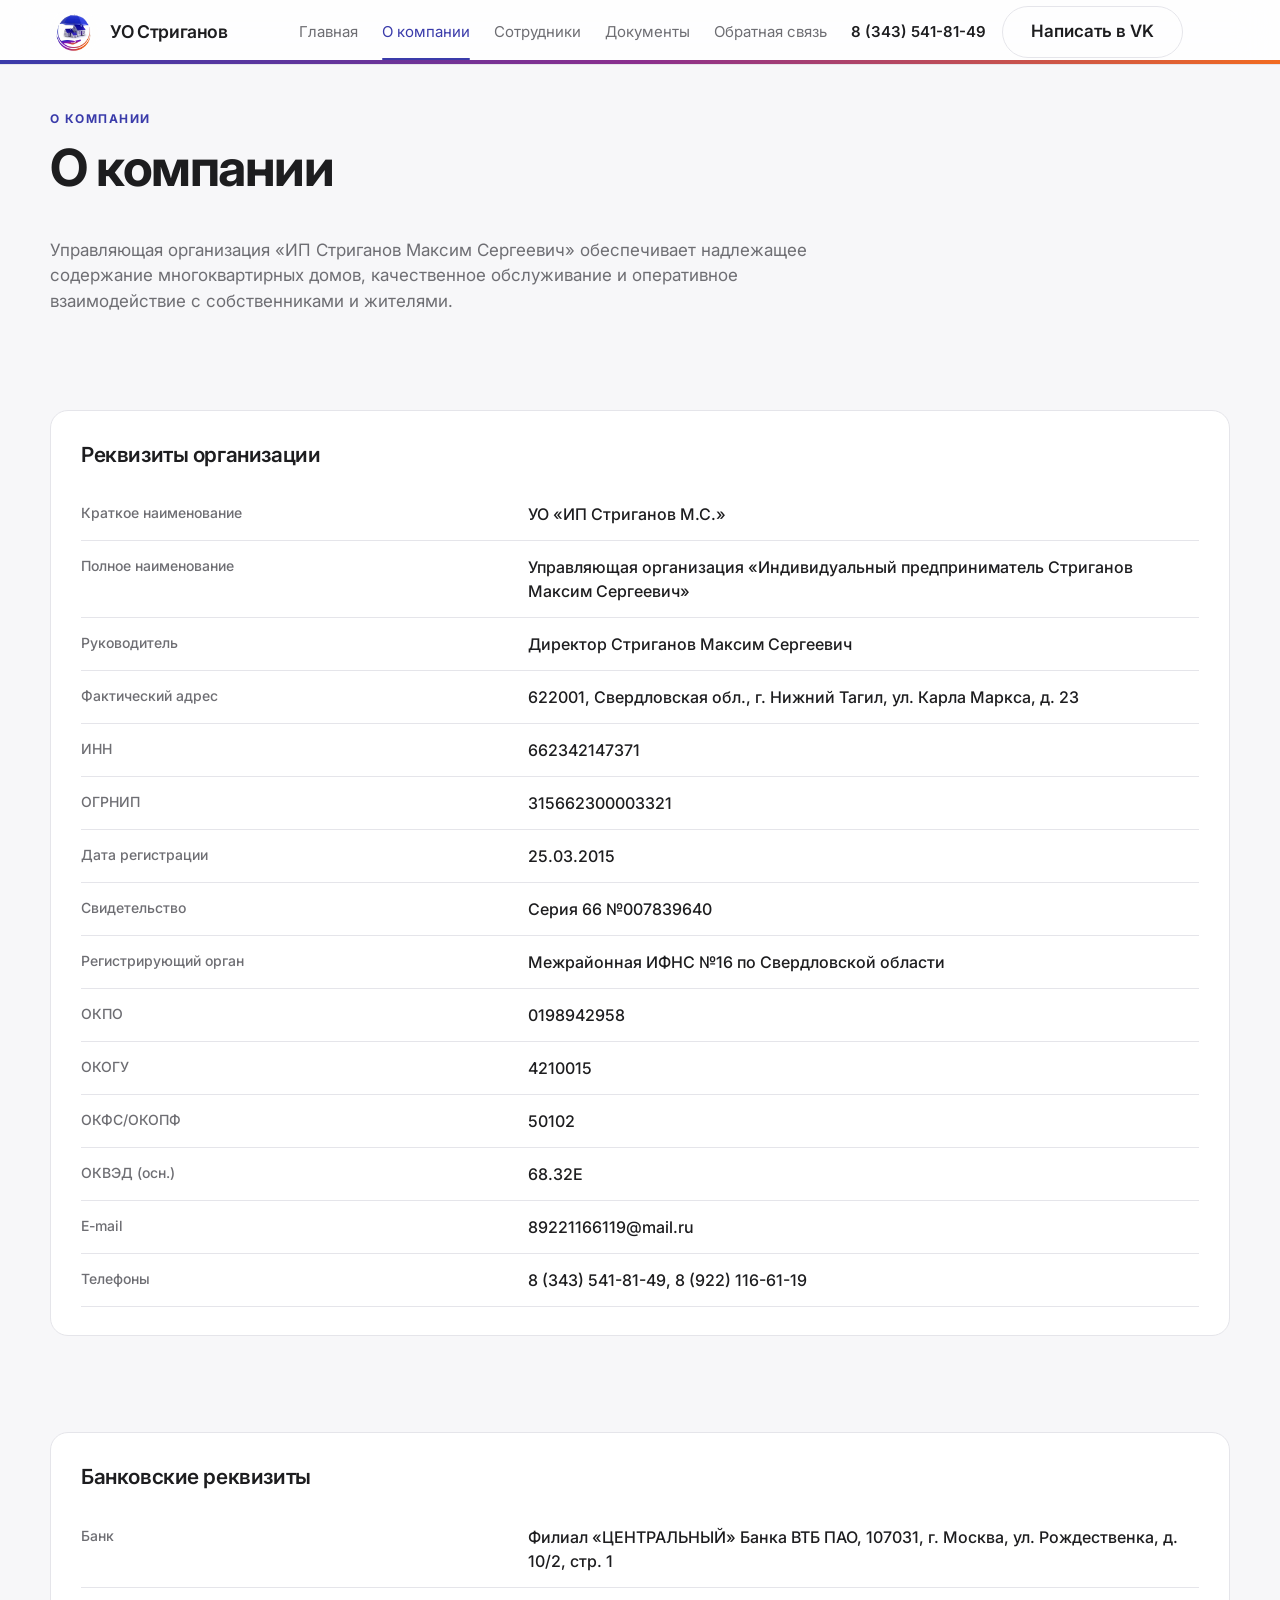
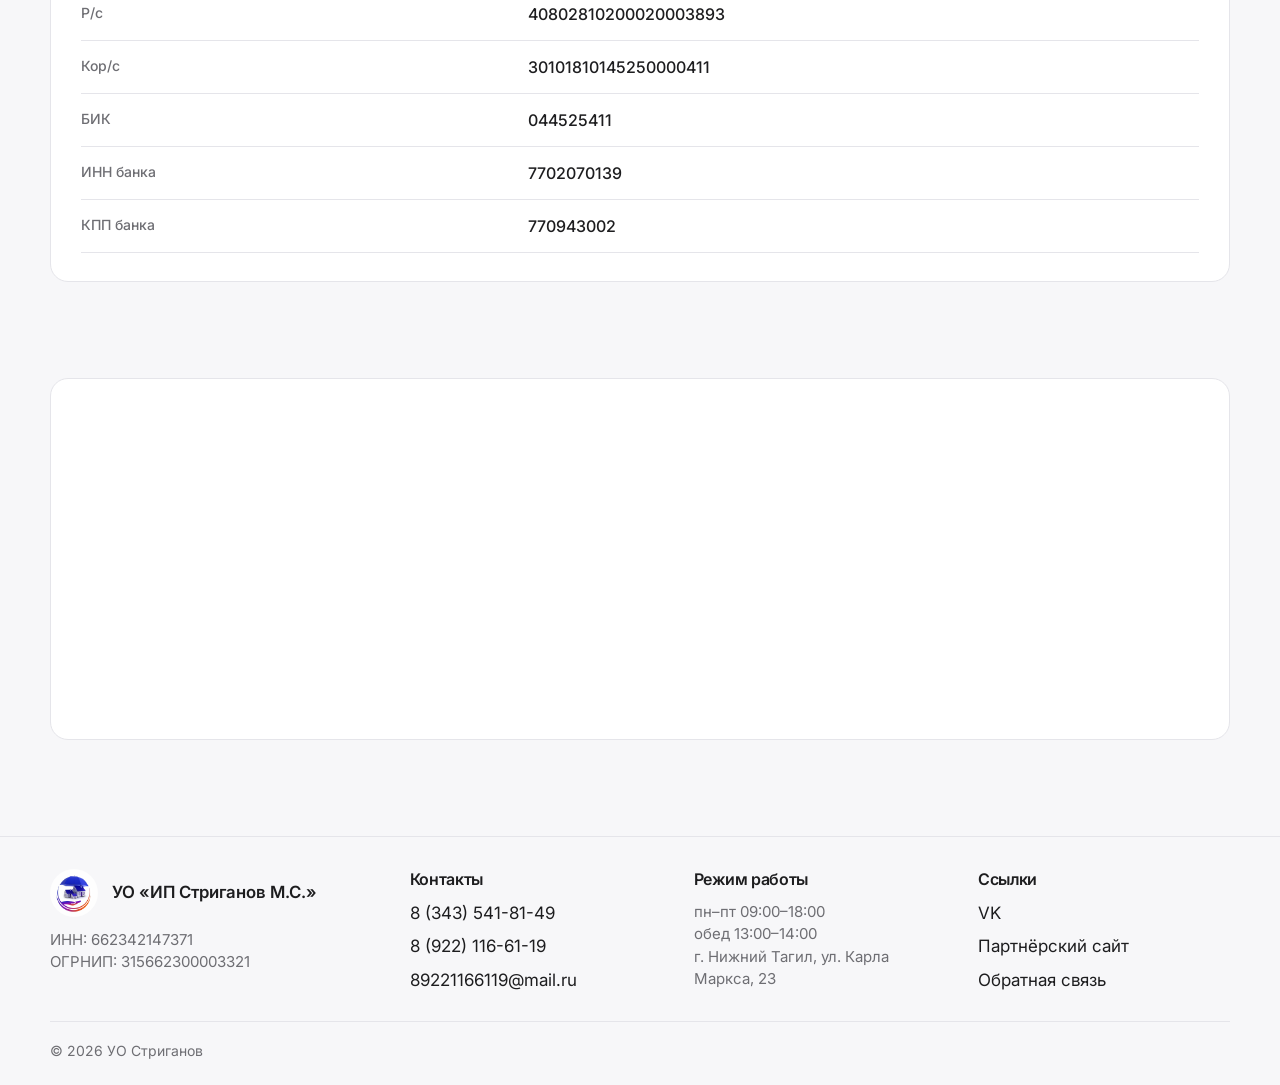
==== about.html @ 148dfdbf "Первый коммит" ====
<!DOCTYPE html>
<html lang="ru">
  <head>
    <meta charset="UTF-8" />
    <meta name="viewport" content="width=device-width, initial-scale=1.0" />
    <meta name="description" content="О компании УО Стриганов — реквизиты, режим работы и карта расположения офиса." />
    <title>О компании | УО Стриганов</title>
    <link rel="preconnect" href="https://fonts.googleapis.com" />
    <link rel="preconnect" href="https://fonts.gstatic.com" crossorigin />
    <link href="https://fonts.googleapis.com/css2?family=Inter:wght@400;500;600;700&display=swap" rel="stylesheet" />
    <link rel="icon" type="image/jpeg" href="img/photo_2026-11-04_18-03-32.jpg" />
    <link rel="stylesheet" href="css/style.css" />
  </head>
  <body>
    <div id="app-header"></div>

    <main class="page-shell">
      <section class="section page-intro">
        <div class="container">
          <span class="eyebrow">О компании</span>
          <h1>О компании</h1>
          <p class="intro-copy">Управляющая организация «ИП Стриганов Максим Сергеевич» обеспечивает надлежащее содержание многоквартирных домов, качественное обслуживание и оперативное взаимодействие с собственниками и жителями.</p>
        </div>
      </section>

      <section class="section">
        <div class="container info-grid">
          <div class="card">
            <table class="info-table" aria-label="Реквизиты организации">
              <caption>Реквизиты организации</caption>
              <tbody>
                <tr><th scope="row">Краткое наименование</th><td>УО «ИП Стриганов М.С.»</td></tr>
                <tr><th scope="row">Полное наименование</th><td>Управляющая организация «Индивидуальный предприниматель Стриганов Максим Сергеевич»</td></tr>
                <tr><th scope="row">Руководитель</th><td>Директор Стриганов Максим Сергеевич</td></tr>
                <tr><th scope="row">Фактический адрес</th><td>622001, Свердловская обл., г. Нижний Тагил, ул. Карла Маркса, д. 23</td></tr>
                <tr><th scope="row">ИНН</th><td>662342147371</td></tr>
                <tr><th scope="row">ОГРНИП</th><td>315662300003321</td></tr>
                <tr><th scope="row">Дата регистрации</th><td>25.03.2015</td></tr>
                <tr><th scope="row">Свидетельство</th><td>Серия 66 №007839640</td></tr>
                <tr><th scope="row">Регистрирующий орган</th><td>Межрайонная ИФНС №16 по Свердловской области</td></tr>
                <tr><th scope="row">ОКПО</th><td>0198942958</td></tr>
                <tr><th scope="row">ОКОГУ</th><td>4210015</td></tr>
                <tr><th scope="row">ОКФС/ОКОПФ</th><td>50102</td></tr>
                <tr><th scope="row">ОКВЭД (осн.)</th><td>68.32E</td></tr>
                <tr><th scope="row">E-mail</th><td><a href="mailto:89221166119@mail.ru">89221166119@mail.ru</a></td></tr>
                <tr><th scope="row">Телефоны</th><td><a href="tel:+73435418149">8 (343) 541-81-49</a>, <a href="tel:+79221166119">8 (922) 116-61-19</a></td></tr>
              </tbody>
            </table>
          </div>

        </div>
      </section>

      <section class="section">
        <div class="container">
          <div class="card">
            <table class="info-table" aria-label="Банковские реквизиты">
              <caption>Банковские реквизиты</caption>
              <tbody>
                <tr><th scope="row">Банк</th><td>Филиал «ЦЕНТРАЛЬНЫЙ» Банка ВТБ ПАО, 107031, г. Москва, ул. Рождественка, д. 10/2, стр. 1</td></tr>
                <tr><th scope="row">Р/с</th><td>40802810200020003893</td></tr>
                <tr><th scope="row">Кор/с</th><td>30101810145250000411</td></tr>
                <tr><th scope="row">БИК</th><td>044525411</td></tr>
                <tr><th scope="row">ИНН банка</th><td>7702070139</td></tr>
                <tr><th scope="row">КПП банка</th><td>770943002</td></tr>
              </tbody>
            </table>
          </div>
        </div>
      </section>

      <section class="section">
        <div class="container">
          <div class="map-card">
            <iframe
              src="https://yandex.ru/map-widget/v1/?text=Нижний%20Тагил,%20улица%20Карла%20Маркса,%2023"
              loading="lazy"
              referrerpolicy="no-referrer-when-downgrade"
              title="Карта офиса УО Стриганов"></iframe>
          </div>
        </div>
      </section>
    </main>

    <div id="app-footer"></div>

    <script src="js/components.js" defer></script>
    <script src="js/main.js" defer></script>
  </body>
</html>
---- css/style.css ----
:root {
  /* Базовая визуальная система сайта */
  --bg-primary: #f7f7f9;
  --bg-card: #ffffff;
  --text-primary: #1d1d1f;
  --text-secondary: #6e6e73;
  --border-subtle: #e5e5ea;
  --brand-blue: #3A3BAA;
  --brand-purple: #8B2F8E;
  --brand-orange: #F26B21;
  --brand-gradient: linear-gradient(90deg, #3A3BAA 0%, #8B2F8E 50%, #F26B21 100%);
  --shadow-soft: 0 18px 50px rgba(29, 29, 31, 0.04);
  --radius-lg: 18px;
  --radius-md: 14px;
  --radius-pill: 999px;
  --container-width: 1180px;
}

* {
  box-sizing: border-box;
}

html {
  scroll-behavior: smooth;
}

body {
  margin: 0;
  font-family: "Inter", -apple-system, BlinkMacSystemFont, "Segoe UI", Roboto, sans-serif;
  background: var(--bg-primary);
  color: var(--text-primary);
  line-height: 1.5;
  font-size: 17px;
  overflow-x: hidden;
  word-wrap: break-word;
  overflow-wrap: break-word;
}

img,
svg {
  max-width: 100%;
  height: auto;
  display: block;
}

a {
  color: inherit;
  text-decoration: none;
}

button,
input,
select,
textarea {
  font: inherit;
}

button {
  cursor: pointer;
}

.container {
  width: min(var(--container-width), calc(100% - 32px));
  margin: 0 auto;
}

main {
  display: block;
}

.site-header {
  position: sticky;
  top: 0;
  z-index: 40;
  display: flex;
  align-items: center;
  justify-content: space-between;
  background: rgba(255, 255, 255, 0.85);
  backdrop-filter: blur(20px);
  border-bottom: 1px solid var(--border-subtle);
}

.site-header::after {
  content: "";
  position: absolute;
  right: 0;
  bottom: 0;
  left: 0;
  height: 4px;
  background: var(--brand-gradient);
  pointer-events: none;
}

.header-inner {
  display: flex;
  align-items: center;
  justify-content: space-between;
  min-height: 64px;
  gap: 24px;
}

.brand {
  display: inline-flex;
  align-items: center;
  gap: 12px;
  min-width: 0;
}

.logo-wrap {
  display: inline-flex;
  align-items: center;
  justify-content: center;
  width: 48px;
  height: 48px;
  border-radius: 50%;
  overflow: hidden;
  background: #fff;
  flex-shrink: 0;
}

.logo-img {
  width: 100%;
  height: 100%;
  object-fit: cover;
  display: block;
}

.logo-wrap-footer {
  width: 48px;
  height: 48px;
}

.sr-only {
  position: absolute;
  width: 1px;
  height: 1px;
  padding: 0;
  margin: -1px;
  overflow: hidden;
  clip: rect(0, 0, 0, 0);
  white-space: nowrap;
  border: 0;
}

.brand-text {
  font-size: 1.1rem;
  font-weight: 600;
  letter-spacing: -0.02em;
}

.site-nav {
  display: flex;
  align-items: center;
  justify-content: center;
  gap: 24px;
  flex: 1;
  flex-wrap: nowrap;
}

.nav-link {
  position: relative;
  font-size: 15px;
  color: var(--text-secondary);
  padding: 6px 0;
  transition: color 0.2s ease;
  white-space: nowrap;
  flex-shrink: 0;
}

.nav-link:hover,
.nav-link:focus-visible,
.nav-link.is-active {
  color: var(--brand-blue);
}

.nav-link.is-active::after,
.nav-link:hover::after,
.nav-link:focus-visible::after {
  content: "";
  position: absolute;
  left: 0;
  right: 0;
  bottom: -11px;
  height: 2px;
  background: var(--brand-blue);
  border-radius: 999px;
}

.header-actions {
  display: flex;
  align-items: center;
  gap: 16px;
  flex-shrink: 0;
}

.header-phone {
  color: var(--text-primary);
  font-weight: 600;
  font-size: 15px;
  white-space: nowrap;
  flex-shrink: 0;
}

.btn-vk {
  white-space: nowrap;
  flex-shrink: 0;
}

.btn {
  display: inline-flex;
  align-items: center;
  justify-content: center;
  border: 1px solid transparent;
  border-radius: var(--radius-pill);
  padding: 12px 28px;
  font-weight: 600;
  text-decoration: none;
  transition: transform 0.2s ease, filter 0.2s ease, border-color 0.2s ease, background-color 0.2s ease;
  white-space: nowrap;
}

.btn:hover,
.btn:focus-visible {
  transform: translateY(-1px);
}

.btn:active {
  transform: translateY(0);
}

.btn-primary {
  background: var(--brand-orange);
  color: #fff;
}

.btn-primary:hover,
.btn-primary:focus-visible {
  filter: brightness(0.95);
}

.btn-secondary {
  background: var(--brand-blue);
  color: #fff;
  border-radius: 8px;
}

.btn-ghost {
  background: transparent;
  border-color: var(--border-subtle);
  color: var(--text-primary);
  border-radius: 999px;
}

.btn-ghost:hover,
.btn-ghost:focus-visible {
  border-color: var(--brand-blue);
}

.page-shell {
  padding: 0 0 96px;
}

.section {
  padding-top: 96px;
}

.section-header {
  margin-bottom: 28px;
}

.eyebrow {
  display: inline-block;
  margin-bottom: 12px;
  color: var(--brand-blue);
  text-transform: uppercase;
  letter-spacing: 0.12em;
  font-weight: 700;
  font-size: 12px;
}

h1,
h2,
h3,
p {
  margin-top: 0;
}

h1 {
  font-size: clamp(2.6rem, 4vw, 4.5rem);
  line-height: 1.08;
  letter-spacing: -1.5px;
  font-weight: 700;
}

h2 {
  font-size: clamp(2rem, 3vw, 2.5rem);
  line-height: 1.2;
  letter-spacing: -0.5px;
  font-weight: 600;
}

h3 {
  font-size: clamp(1.25rem, 1.8vw, 1.5rem);
  line-height: 1.25;
  font-weight: 600;
  letter-spacing: -0.02em;
}

p {
  margin-bottom: 0;
  color: var(--text-primary);
}

.hero {
  padding-top: 72px;
  padding-bottom: 56px;
}

.hero-inner {
  display: grid;
  grid-template-columns: minmax(0, 1.3fr) minmax(220px, 0.7fr);
  align-items: center;
  gap: 44px;
}

.hero-copy {
  max-width: 680px;
}

.hero-copy p {
  font-size: 1.1rem;
  color: var(--text-secondary);
  margin-top: 20px;
  max-width: 560px;
}

.gradient-text {
  background: var(--brand-gradient);
  -webkit-background-clip: text;
  background-clip: text;
  color: transparent;
}

.hero-meta {
  display: flex;
  flex-wrap: wrap;
  align-items: center;
  gap: 16px;
  margin-top: 28px;
}

.address-line {
  color: var(--text-secondary);
  font-size: 15px;
  display: inline-flex;
  align-items: center;
  gap: 10px;
}

.hero-logo-wrap {
  display: flex;
  justify-content: center;
  align-items: center;
}

.hero-logo {
  width: min(240px, 70%);
}

.card {
  background: var(--bg-card);
  border: 1px solid var(--border-subtle);
  border-radius: var(--radius-lg);
  padding: 28px 30px;
}

.company-overview {
  padding: 28px 30px;
}

.company-overview p + p {
  margin-top: 18px;
}

.service-grid,
.feature-grid,
.news-grid,
.documents-grid,
.departments-grid {
  display: grid;
  gap: 24px;
}

.service-grid {
  grid-template-columns: repeat(3, minmax(0, 1fr));
}

.feature-grid {
  grid-template-columns: repeat(4, minmax(0, 1fr));
}

.news-grid {
  grid-template-columns: repeat(3, minmax(0, 1fr));
}

.documents-grid {
  grid-template-columns: repeat(2, minmax(0, 1fr));
}

.departments-grid {
  grid-template-columns: repeat(4, minmax(0, 1fr));
}

.team-grid {
  display: grid;
  grid-template-columns: repeat(auto-fill, minmax(280px, 1fr));
  gap: 24px;
  align-items: start;
  align-content: start;
}

.service-card,
.feature-card,
.news-card,
.department-card,
.team-card,
.document-card,
.map-card {
  background: var(--bg-card);
  border: 1px solid var(--border-subtle);
  border-radius: var(--radius-lg);
  padding: 26px 24px;
}

.service-card,
.department-card {
  display: flex;
  flex-direction: column;
  gap: 16px;
}

.service-icon,
.feature-icon,
.info-icon {
  width: 52px;
  height: 52px;
  border-radius: 14px;
  display: inline-flex;
  align-items: center;
  justify-content: center;
  background: rgba(58, 59, 170, 0.08);
  color: var(--brand-blue);
}

.service-card p,
.department-card p,
.feature-card p,
.news-card p,
.document-card p,
.table-cell,
.team-card p,
.team-card a {
  color: var(--text-secondary);
}

.feature-list {
  display: grid;
  grid-template-columns: repeat(2, minmax(0, 1fr));
  gap: 18px;
}

.feature-item {
  display: flex;
  align-items: flex-start;
  gap: 14px;
}

.feature-item .feature-title {
  font-size: 16px;
  font-weight: 600;
  margin-bottom: 6px;
}

.news-card {
  display: flex;
  flex-direction: column;
  gap: 14px;
}

.news-card .news-tag {
  display: inline-flex;
  width: fit-content;
  padding: 7px 10px;
  border-radius: 999px;
  background: rgba(58, 59, 170, 0.08);
  color: var(--brand-blue);
  font-size: 12px;
  font-weight: 700;
  letter-spacing: 0.06em;
  text-transform: uppercase;
}

.news-link {
  color: var(--brand-blue);
  font-weight: 600;
  margin-top: auto;
}

.cta-panel {
  margin-top: 56px;
  display: flex;
  align-items: center;
  justify-content: space-between;
  gap: 24px;
  padding: 28px 32px;
  background: var(--bg-card);
  border: 1px solid var(--border-subtle);
  border-radius: var(--radius-lg);
}

.cta-panel h2 {
  margin: 0;
}

.page-intro {
  padding-top: 40px;
}

.page-intro .intro-copy {
  max-width: 760px;
  color: var(--text-secondary);
}

.info-grid {
  display: grid;
  grid-template-columns: minmax(0, 1fr);
  gap: 28px;
}

.info-table {
  width: 100%;
  border-collapse: collapse;
}

.info-table caption {
  text-align: left;
  font-size: 1.3rem;
  font-weight: 600;
  letter-spacing: -0.02em;
  margin-bottom: 18px;
}

.info-table tr {
  border-bottom: 1px solid var(--border-subtle);
}

.info-table th,
.info-table td {
  padding: 14px 0;
  vertical-align: top;
  text-align: left;
}

.info-table th {
  width: 40%;
  color: var(--text-secondary);
  font-size: 14px;
  font-weight: 500;
}

.info-table td {
  width: 60%;
  color: var(--text-primary);
  font-size: 16px;
  font-weight: 500;
}

.map-card {
  overflow: hidden;
  padding: 0;
  border-radius: 18px;
}

.map-card iframe {
  display: block;
  width: 100%;
  min-height: 360px;
  border: 0;
}

.form-control {
  width: 100%;
  border: 1px solid var(--border-subtle);
  background: #fff;
  border-radius: 10px;
  padding: 12px 14px;
  color: var(--text-primary);
  transition: border-color 0.2s ease, box-shadow 0.2s ease;
}

.form-control:focus {
  border-color: var(--brand-blue);
  box-shadow: 0 0 0 3px rgba(58, 59, 170, 0.15);
  outline: none;
}

.team-card {
  display: flex;
  flex-direction: column;
  gap: 16px;
  height: auto;
}

.team-head {
  display: flex;
  align-items: center;
  gap: 14px;
}

.avatar {
  width: 64px;
  height: 64px;
  background: var(--brand-blue);
  color: #fff;
  font-size: 1.1rem;
  font-weight: 700;
  border-radius: 50%;
  display: inline-flex;
  align-items: center;
  justify-content: center;
  flex-shrink: 0;
}

.avatar.purple {
  background: var(--brand-purple);
}

.team-meta {
  display: grid;
  gap: 4px;
}

.team-meta strong {
  font-size: 1.1rem;
}

.team-card .role {
  color: var(--brand-blue);
  font-weight: 600;
  font-size: 14px;
}

.contact-form-card {
  max-width: 640px;
  margin: 0 auto;
  padding: 32px;
  background: var(--bg-card);
  border: 1px solid var(--border-subtle);
  border-radius: 16px;
}

.form-grid {
  display: grid;
  grid-template-columns: minmax(0, 1fr);
  gap: 0;
}

.form-field {
  display: flex;
  flex-direction: column;
  gap: 8px;
  color: var(--text-primary);
  font-weight: 500;
}

.contact-form .form-field {
  margin-bottom: 20px;
}

.contact-form .form-control {
  width: 100%;
  box-sizing: border-box;
}

.checkbox-row {
  display: flex;
  align-items: flex-start;
  gap: 12px;
  color: var(--text-secondary);
  font-size: 15px;
}

.checkbox-row input {
  accent-color: var(--brand-orange);
  width: 16px;
  height: 16px;
  margin-top: 3px;
}

.form-status {
  min-height: 24px;
  margin-top: 18px;
  color: #1d7d52;
  font-weight: 600;
}

.form-status.is-error {
  color: #c6371b;
}

.documents-page .section + .section {
  margin-top: 18px;
}

.document-card {
  display: flex;
  flex-direction: column;
  gap: 16px;
}

.doc-meta {
  display: flex;
  flex-wrap: wrap;
  gap: 10px;
  align-items: center;
}

.doc-badge {
  display: inline-flex;
  padding: 6px 10px;
  border-radius: 999px;
  background: rgba(242, 107, 33, 0.12);
  color: var(--brand-orange);
  font-size: 12px;
  font-weight: 700;
  letter-spacing: 0.06em;
  text-transform: uppercase;
}

.doc-date {
  color: var(--text-secondary);
  font-size: 14px;
}

.section-divider {
  margin-top: 48px;
}

.site-footer {
  border-top: 1px solid var(--border-subtle);
  background: var(--bg-primary);
  padding-top: 32px;
  padding-bottom: 24px;
}

.footer-grid {
  display: grid;
  grid-template-columns: 1.3fr 1fr 1fr 1fr;
  gap: 32px;
}

.footer-brand {
  display: flex;
  align-items: center;
  gap: 14px;
  margin-bottom: 12px;
}

.footer-title {
  font-size: 1.05rem;
  font-weight: 600;
}

.footer-column h3 {
  font-size: 1rem;
  margin-bottom: 12px;
}

.footer-column ul {
  margin: 0;
  padding: 0;
  list-style: none;
  display: grid;
  gap: 8px;
}

.footer-column p,
.footer-meta {
  color: var(--text-secondary);
  font-size: 15px;
}

.footer-bottom {
  margin-top: 28px;
  padding-top: 18px;
  border-top: 1px solid var(--border-subtle);
}

.footer-bottom p {
  color: var(--text-secondary);
  font-size: 14px;
}

:focus-visible {
  outline: 2px solid var(--brand-blue);
  outline-offset: 2px;
}

.mobile-menu-overlay {
  position: fixed;
  inset: 0;
  background: rgba(29, 29, 31, 0.35);
  opacity: 0;
  pointer-events: none;
  transition: opacity 0.2s ease;
  z-index: 30;
}

.mobile-menu-overlay.is-visible {
  opacity: 1;
  pointer-events: auto;
}

body.menu-open {
  overflow: hidden;
}

@media (min-width: 1440px) {
  .container {
    width: min(var(--container-width), calc(100% - 64px));
  }
}

@media (min-width: 1024px) and (max-width: 1439px) {
  .container {
    width: min(var(--container-width), calc(100% - 40px));
  }
}

@media (min-width: 1024px) and (max-width: 1200px) {
  .site-nav {
    gap: 16px;
  }

  .nav-link {
    font-size: 14px;
  }
}

@media (max-width: 1023px) {
  .container {
    width: min(var(--container-width), calc(100% - 32px));
  }

  .logo-wrap {
    width: 40px;
    height: 40px;
  }

  .site-nav {
    position: fixed;
    top: 0;
    right: 0;
    width: min(320px, 82vw);
    height: 100vh;
    padding: 88px 22px 30px;
    flex-direction: column;
    align-items: flex-start;
    justify-content: flex-start;
    background: rgba(255, 255, 255, 0.96);
    border-left: 1px solid var(--border-subtle);
    box-shadow: -12px 0 32px rgba(29, 29, 31, 0.08);
    transform: translateX(110%);
    transition: transform 0.25s ease;
    z-index: 40;
    gap: 14px;
  }

  .site-nav.is-open {
    transform: translateX(0);
  }

  .site-nav .nav-link {
    width: 100%;
    padding: 12px 0;
    font-size: 1rem;
  }

  .site-nav .nav-link.is-active::after,
  .site-nav .nav-link:hover::after,
  .site-nav .nav-link:focus-visible::after {
    bottom: 0;
  }

  .header-actions {
    display: flex;
    flex-direction: column;
    align-items: flex-start;
    gap: 12px;
    width: 100%;
    margin-top: 16px;
    padding-top: 16px;
    border-top: 1px solid var(--border-subtle);
  }

  .header-phone,
  .btn-vk {
    display: inline-flex;
    width: 100%;
    justify-content: center;
    font-size: 0.96rem;
  }

  .burger {
    display: inline-flex;
    flex-shrink: 0;
  }

  .hero-inner,
  .info-grid {
    grid-template-columns: 1fr;
  }

  .hero-logo {
    width: 160px;
  }
}

@media (max-width: 767px) {
  .container {
    width: min(var(--container-width), calc(100% - 24px));
  }

  .brand-text {
    display: none;
  }

  .logo-wrap {
    width: 40px;
    height: 40px;
  }

  .contact-form-card {
    padding: 20px;
  }

  .site-header {
    position: sticky;
  }

  .header-inner {
    position: relative;
    min-height: 64px;
    gap: 12px;
  }

  .burger {
    width: 44px;
    height: 44px;
    padding: 0;
    border: 1px solid var(--border-subtle);
    border-radius: 12px;
    background: #fff;
    align-items: center;
    justify-content: center;
    flex-direction: column;
    gap: 5px;
    margin-left: auto;
  }

  .burger span {
    display: block;
    width: 20px;
    height: 2px;
    margin: 0 auto;
    background: var(--text-primary);
    border-radius: 99px;
  }

  .btn {
    width: 100%;
    max-width: 320px;
    padding: 12px 20px;
  }

  .hero {
    padding-top: 52px;
  }

  .hero-copy h1 {
    font-size: 2.2rem;
    line-height: 1.1;
    letter-spacing: -0.9px;
  }

  .hero-copy p {
    font-size: 1rem;
  }

  .hero-meta {
    flex-direction: column;
    align-items: stretch;
  }

  .address-line {
    width: 100%;
  }

  .hero-logo-wrap {
    order: 2;
  }

  .service-grid,
  .feature-grid,
  .news-grid,
  .documents-grid,
  .departments-grid,
  .footer-grid,
  .form-grid {
    grid-template-columns: 1fr;
  }

  .section {
    padding-top: 72px;
  }

  .cta-panel {
    flex-direction: column;
    align-items: flex-start;
    padding: 24px 20px;
  }

  .form-control,
  .form-field input,
  .form-field select,
  .form-field textarea {
    min-height: 44px;
    font-size: 16px;
  }

  .info-table,
  .info-table tbody,
  .info-table tr,
  .info-table th,
  .info-table td {
    display: block;
    width: 100%;
  }

  .info-table tr {
    padding: 10px 0 12px;
  }

  .info-table th,
  .info-table td {
    padding: 6px 0;
  }

  .map-card iframe {
    height: 300px;
  }

  .site-footer {
    padding-top: 24px;
  }

  .footer-grid {
    gap: 18px;
  }
}

@media (min-width: 768px) and (max-width: 1023px) {
  .service-grid,
  .departments-grid,
  .feature-grid,
  .news-grid,
  .documents-grid {
    grid-template-columns: repeat(2, minmax(0, 1fr));
  }
}

@media (min-width: 1024px) and (max-width: 1199px) {
  .service-grid,
  .departments-grid,
  .feature-grid,
  .documents-grid {
    grid-template-columns: repeat(2, minmax(0, 1fr));
  }
}

@media (min-width: 1200px) {
  .service-grid,
  .news-grid {
    grid-template-columns: repeat(auto-fit, minmax(280px, 1fr));
  }

  .feature-grid {
    grid-template-columns: repeat(4, minmax(0, 1fr));
  }

  .departments-grid {
    grid-template-columns: repeat(3, minmax(0, 1fr));
  }
}

@media (min-width: 769px) {
  .burger {
    display: none;
  }
}
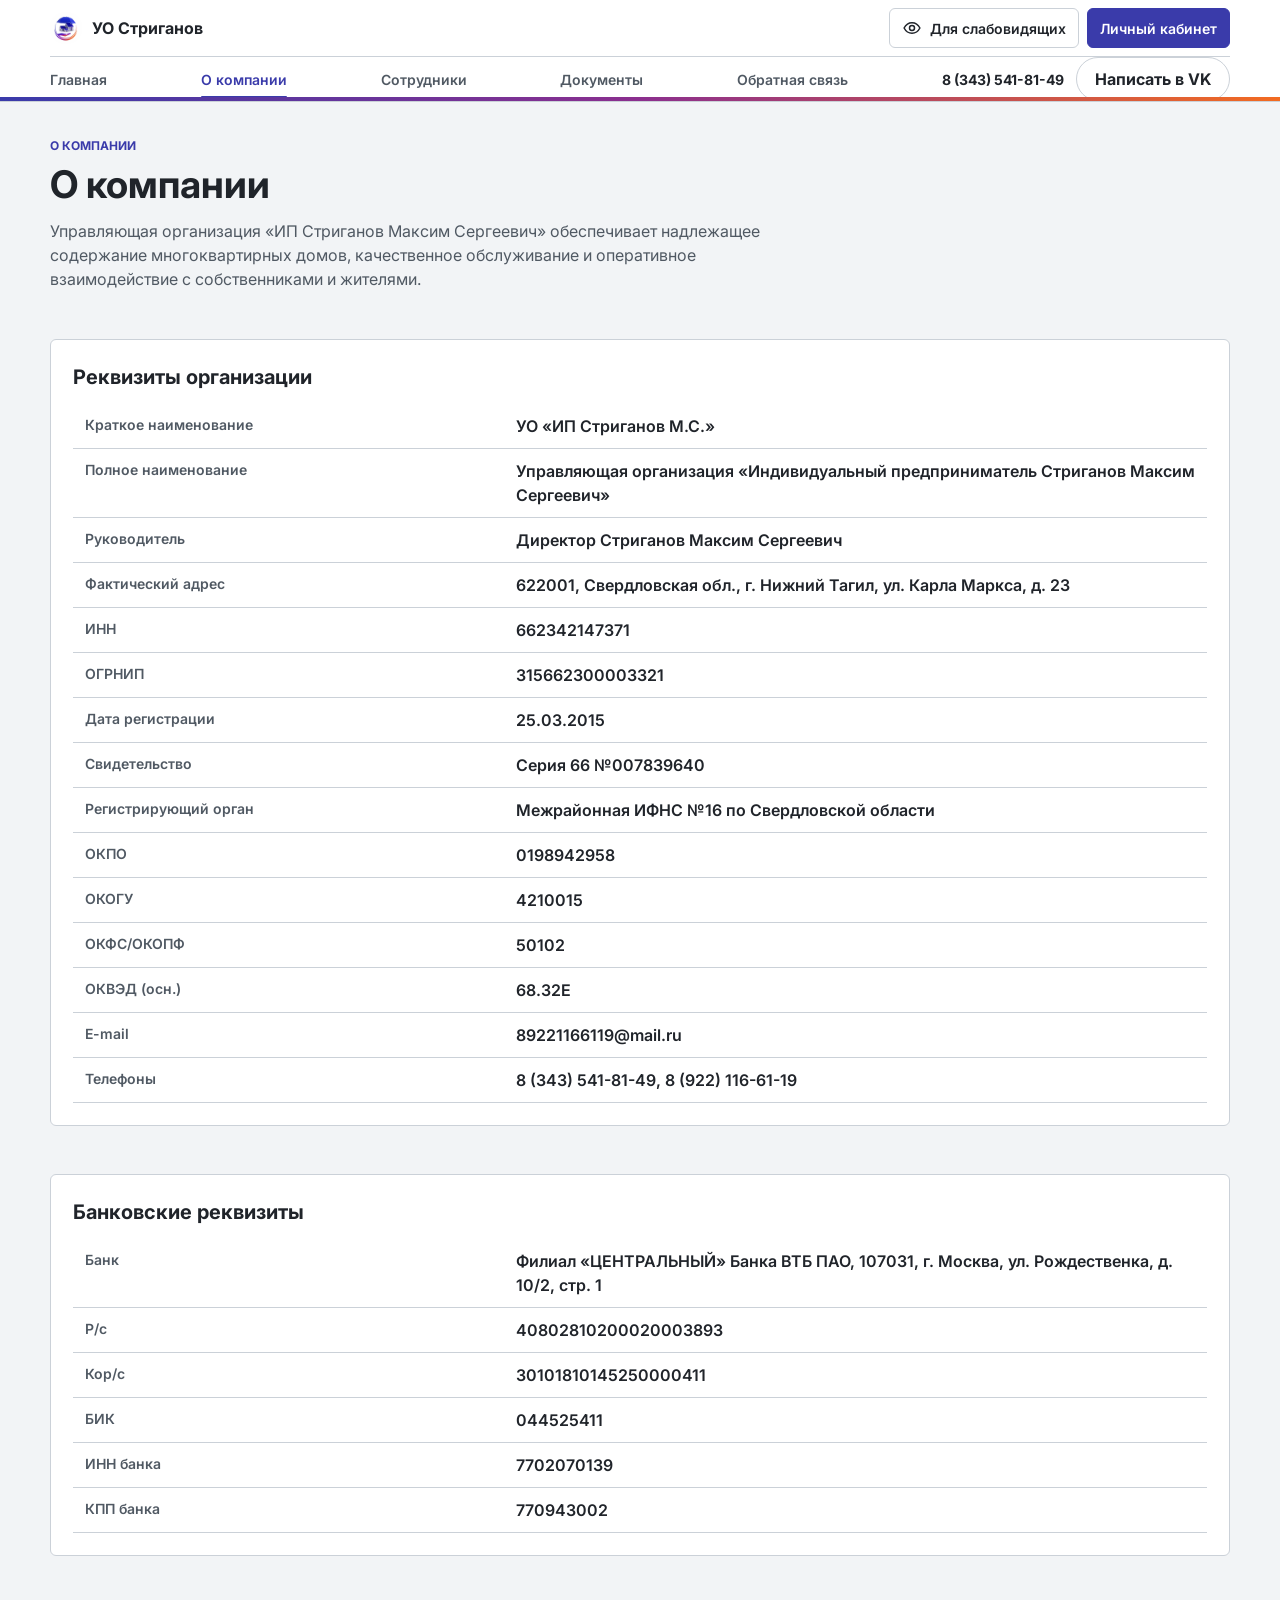
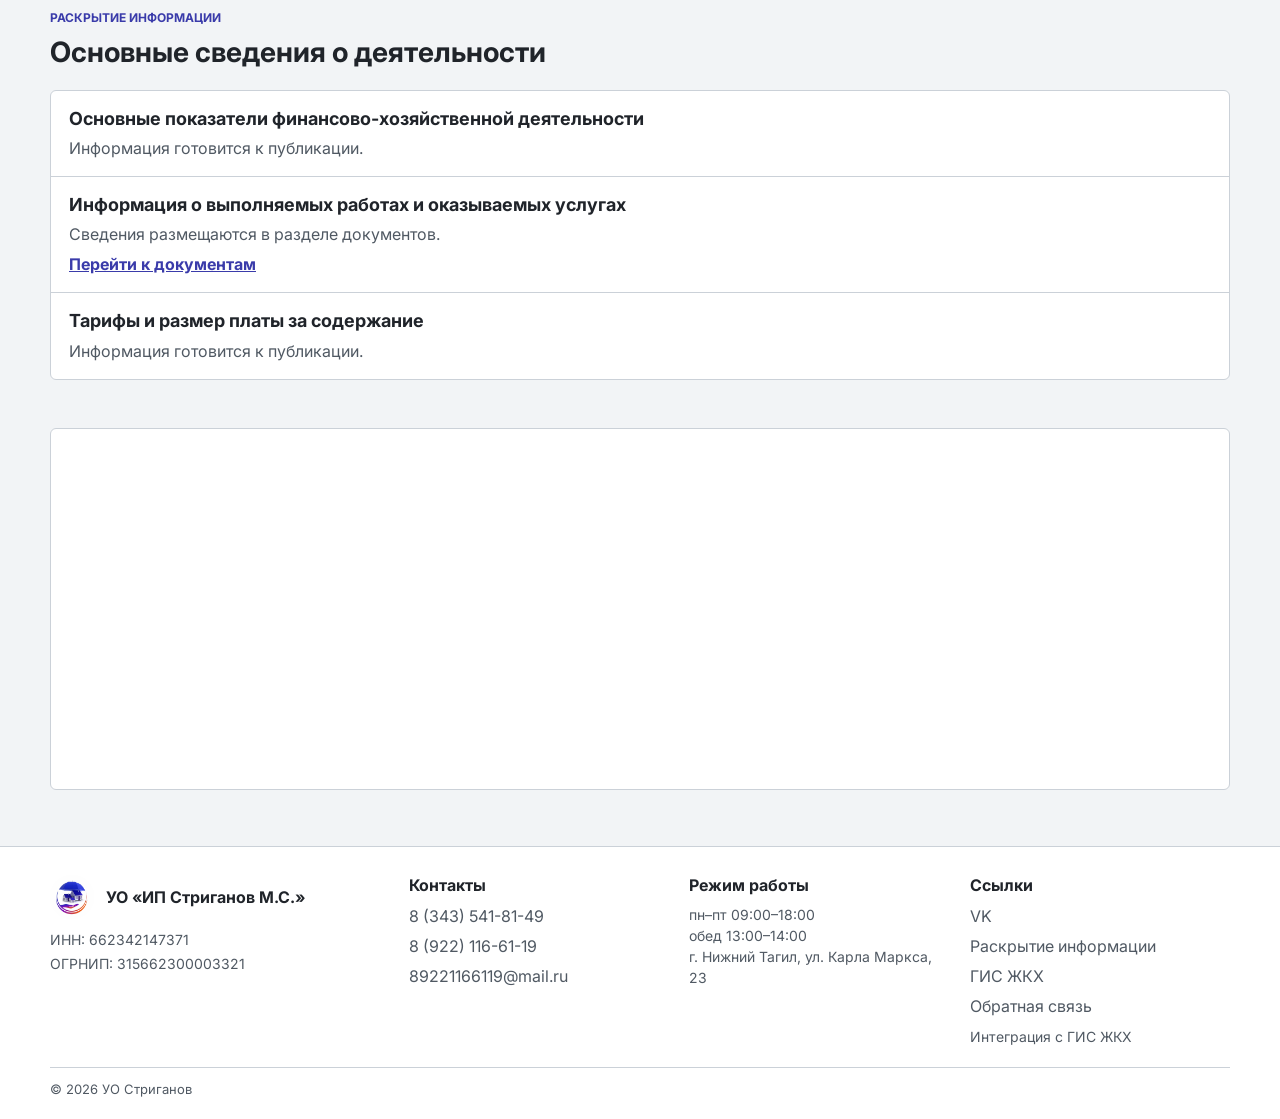
==== commit de67eb12: "Обновил файлы сайта" ====
--- a/about.html
+++ b/about.html
@@ -3,7 +3,7 @@
   <head>
     <meta charset="UTF-8" />
     <meta name="viewport" content="width=device-width, initial-scale=1.0" />
-    <meta name="description" content="О компании УО Стриганов — реквизиты, режим работы и карта расположения офиса." />
+    <meta name="description" content="Сведения и раскрытие информации управляющей организации УО Стриганов." />
     <title>О компании | УО Стриганов</title>
     <link rel="preconnect" href="https://fonts.googleapis.com" />
     <link rel="preconnect" href="https://fonts.gstatic.com" crossorigin />
@@ -69,6 +69,30 @@
         </div>
       </section>
 
+      <section class="section disclosure-section">
+        <div class="container">
+          <div class="section-header">
+            <span class="eyebrow">Раскрытие информации</span>
+            <h2>Основные сведения о деятельности</h2>
+          </div>
+          <div class="disclosure-list">
+            <article class="disclosure-item">
+              <h3>Основные показатели финансово-хозяйственной деятельности</h3>
+              <p>Информация готовится к публикации.</p>
+            </article>
+            <article class="disclosure-item">
+              <h3>Информация о выполняемых работах и оказываемых услугах</h3>
+              <p>Сведения размещаются в разделе документов.</p>
+              <a href="documents.html">Перейти к документам</a>
+            </article>
+            <article class="disclosure-item">
+              <h3>Тарифы и размер платы за содержание</h3>
+              <p>Информация готовится к публикации.</p>
+            </article>
+          </div>
+        </div>
+      </section>
+
       <section class="section">
         <div class="container">
           <div class="map-card">
--- a/css/style.css
+++ b/css/style.css
@@ -1,46 +1,42 @@
 :root {
-  /* Базовая визуальная система сайта */
-  --bg-primary: #f7f7f9;
+  --bg-primary: #f2f4f6;
   --bg-card: #ffffff;
-  --text-primary: #1d1d1f;
-  --text-secondary: #6e6e73;
-  --border-subtle: #e5e5ea;
-  --brand-blue: #3A3BAA;
-  --brand-purple: #8B2F8E;
-  --brand-orange: #F26B21;
-  --brand-gradient: linear-gradient(90deg, #3A3BAA 0%, #8B2F8E 50%, #F26B21 100%);
-  --shadow-soft: 0 18px 50px rgba(29, 29, 31, 0.04);
-  --radius-lg: 18px;
-  --radius-md: 14px;
-  --radius-pill: 999px;
+  --text-primary: #20242a;
+  --text-secondary: #505963;
+  --border-subtle: #cbd1d8;
+  --brand-blue: #3a3baa;
+  --brand-purple: #8b2f8e;
+  --brand-orange: #f26b21;
+  --brand-gradient: linear-gradient(90deg, #3a3baa 0%, #8b2f8e 50%, #f26b21 100%);
+  --radius-lg: 8px;
   --container-width: 1180px;
 }
 
-* {
+*,
+*::before,
+*::after {
   box-sizing: border-box;
 }
 
 html {
   scroll-behavior: smooth;
+  overflow-x: clip;
 }
 
 body {
   margin: 0;
-  font-family: "Inter", -apple-system, BlinkMacSystemFont, "Segoe UI", Roboto, sans-serif;
+  overflow-x: clip;
   background: var(--bg-primary);
   color: var(--text-primary);
+  font-family: "Inter", "Segoe UI", sans-serif;
+  font-size: 16px;
   line-height: 1.5;
-  font-size: 17px;
-  overflow-x: hidden;
-  word-wrap: break-word;
-  overflow-wrap: break-word;
 }
 
 img,
 svg {
+  display: block;
   max-width: 100%;
-  height: auto;
-  display: block;
 }
 
 a {
@@ -60,111 +56,125 @@
 }
 
 .container {
-  width: min(var(--container-width), calc(100% - 32px));
+  width: min(var(--container-width), calc(100% - 40px));
   margin: 0 auto;
-}
-
-main {
-  display: block;
 }
 
 .site-header {
   position: sticky;
   top: 0;
   z-index: 40;
-  display: flex;
-  align-items: center;
-  justify-content: space-between;
-  background: rgba(255, 255, 255, 0.85);
-  backdrop-filter: blur(20px);
+  background: var(--bg-card);
   border-bottom: 1px solid var(--border-subtle);
 }
 
 .site-header::after {
-  content: "";
   position: absolute;
   right: 0;
   bottom: 0;
   left: 0;
   height: 4px;
   background: var(--brand-gradient);
-  pointer-events: none;
+  content: "";
 }
 
 .header-inner {
-  display: flex;
-  align-items: center;
-  justify-content: space-between;
-  min-height: 64px;
-  gap: 24px;
+  display: grid;
+  grid-template-columns: minmax(0, 1fr) auto;
+  align-items: center;
+  gap: 8px 20px;
+  padding: 8px 0 0;
 }
 
 .brand {
   display: inline-flex;
-  align-items: center;
-  gap: 12px;
   min-width: 0;
+  align-items: center;
+  gap: 10px;
+  font-weight: 700;
 }
 
 .logo-wrap {
   display: inline-flex;
+  width: 32px;
+  height: 32px;
+  flex: 0 0 32px;
   align-items: center;
   justify-content: center;
-  width: 48px;
-  height: 48px;
+  overflow: hidden;
   border-radius: 50%;
-  overflow: hidden;
   background: #fff;
-  flex-shrink: 0;
 }
 
 .logo-img {
   width: 100%;
   height: 100%;
   object-fit: cover;
-  display: block;
 }
 
 .logo-wrap-footer {
-  width: 48px;
-  height: 48px;
-}
-
-.sr-only {
-  position: absolute;
-  width: 1px;
-  height: 1px;
-  padding: 0;
-  margin: -1px;
-  overflow: hidden;
-  clip: rect(0, 0, 0, 0);
+  width: 44px;
+  height: 44px;
+  flex-basis: 44px;
+}
+
+.brand-text {
   white-space: nowrap;
-  border: 0;
-}
-
-.brand-text {
-  font-size: 1.1rem;
+}
+
+.header-tools {
+  display: flex;
+  align-items: center;
+  justify-content: flex-end;
+  gap: 8px;
+}
+
+.accessibility-toggle,
+.cabinet-link {
+  display: inline-flex;
+  min-height: 40px;
+  align-items: center;
+  justify-content: center;
+  gap: 8px;
+  padding: 7px 12px;
+  border: 1px solid var(--border-subtle);
+  border-radius: 6px;
+  background: var(--bg-card);
+  color: var(--text-primary);
+  font-size: 14px;
   font-weight: 600;
-  letter-spacing: -0.02em;
+  white-space: nowrap;
+}
+
+.accessibility-toggle:hover,
+.cabinet-link:hover {
+  border-color: var(--brand-blue);
+}
+
+.cabinet-link {
+  border-color: var(--brand-blue);
+  background: var(--brand-blue);
+  color: #fff;
 }
 
 .site-nav {
   display: flex;
-  align-items: center;
-  justify-content: center;
-  gap: 24px;
-  flex: 1;
-  flex-wrap: nowrap;
+  grid-column: 1 / -1;
+  min-height: 44px;
+  align-items: center;
+  justify-content: space-between;
+  gap: 16px;
+  border-top: 1px solid var(--border-subtle);
 }
 
 .nav-link {
   position: relative;
-  font-size: 15px;
-  color: var(--text-secondary);
-  padding: 6px 0;
-  transition: color 0.2s ease;
+  flex-shrink: 0;
+  padding: 10px 0;
+  color: var(--text-secondary);
+  font-size: 14px;
+  font-weight: 600;
   white-space: nowrap;
-  flex-shrink: 0;
 }
 
 .nav-link:hover,
@@ -176,56 +186,49 @@
 .nav-link.is-active::after,
 .nav-link:hover::after,
 .nav-link:focus-visible::after {
+  position: absolute;
+  right: 0;
+  bottom: 2px;
+  left: 0;
+  height: 2px;
+  border-radius: 2px;
+  background: var(--brand-blue);
   content: "";
-  position: absolute;
-  left: 0;
-  right: 0;
-  bottom: -11px;
-  height: 2px;
-  background: var(--brand-blue);
-  border-radius: 999px;
 }
 
 .header-actions {
   display: flex;
-  align-items: center;
-  gap: 16px;
   flex-shrink: 0;
+  align-items: center;
+  gap: 12px;
 }
 
 .header-phone {
   color: var(--text-primary);
-  font-weight: 600;
-  font-size: 15px;
+  font-size: 14px;
+  font-weight: 700;
   white-space: nowrap;
-  flex-shrink: 0;
 }
 
 .btn-vk {
   white-space: nowrap;
-  flex-shrink: 0;
+}
+
+.burger {
+  display: none;
 }
 
 .btn {
   display: inline-flex;
+  min-height: 42px;
   align-items: center;
   justify-content: center;
+  padding: 9px 18px;
   border: 1px solid transparent;
-  border-radius: var(--radius-pill);
-  padding: 12px 28px;
-  font-weight: 600;
-  text-decoration: none;
-  transition: transform 0.2s ease, filter 0.2s ease, border-color 0.2s ease, background-color 0.2s ease;
+  border-radius: 999px;
+  font-weight: 700;
+  text-align: center;
   white-space: nowrap;
-}
-
-.btn:hover,
-.btn:focus-visible {
-  transform: translateY(-1px);
-}
-
-.btn:active {
-  transform: translateY(0);
 }
 
 .btn-primary {
@@ -235,47 +238,40 @@
 
 .btn-primary:hover,
 .btn-primary:focus-visible {
-  filter: brightness(0.95);
+  filter: brightness(0.94);
 }
 
 .btn-secondary {
+  border-radius: 6px;
   background: var(--brand-blue);
   color: #fff;
-  border-radius: 8px;
 }
 
 .btn-ghost {
+  border-color: var(--border-subtle);
   background: transparent;
-  border-color: var(--border-subtle);
   color: var(--text-primary);
-  border-radius: 999px;
-}
-
-.btn-ghost:hover,
-.btn-ghost:focus-visible {
-  border-color: var(--brand-blue);
 }
 
 .page-shell {
-  padding: 0 0 96px;
+  padding-bottom: 56px;
 }
 
 .section {
-  padding-top: 96px;
+  padding-top: 48px;
 }
 
 .section-header {
-  margin-bottom: 28px;
+  margin-bottom: 20px;
 }
 
 .eyebrow {
   display: inline-block;
-  margin-bottom: 12px;
+  margin-bottom: 8px;
   color: var(--brand-blue);
+  font-size: 12px;
+  font-weight: 700;
   text-transform: uppercase;
-  letter-spacing: 0.12em;
-  font-weight: 700;
-  font-size: 12px;
 }
 
 h1,
@@ -286,169 +282,215 @@
 }
 
 h1 {
-  font-size: clamp(2.6rem, 4vw, 4.5rem);
-  line-height: 1.08;
-  letter-spacing: -1.5px;
-  font-weight: 700;
+  margin-bottom: 12px;
+  font-size: 38px;
+  line-height: 1.15;
 }
 
 h2 {
-  font-size: clamp(2rem, 3vw, 2.5rem);
-  line-height: 1.2;
-  letter-spacing: -0.5px;
-  font-weight: 600;
+  margin-bottom: 16px;
+  font-size: 28px;
+  line-height: 1.25;
 }
 
 h3 {
-  font-size: clamp(1.25rem, 1.8vw, 1.5rem);
-  line-height: 1.25;
-  font-weight: 600;
-  letter-spacing: -0.02em;
+  margin-bottom: 10px;
+  font-size: 20px;
+  line-height: 1.3;
 }
 
 p {
   margin-bottom: 0;
-  color: var(--text-primary);
 }
 
 .hero {
-  padding-top: 72px;
-  padding-bottom: 56px;
+  padding-top: 36px;
+  padding-bottom: 28px;
 }
 
 .hero-inner {
   display: grid;
-  grid-template-columns: minmax(0, 1.3fr) minmax(220px, 0.7fr);
-  align-items: center;
-  gap: 44px;
-}
-
-.hero-copy {
-  max-width: 680px;
-}
-
-.hero-copy p {
-  font-size: 1.1rem;
-  color: var(--text-secondary);
-  margin-top: 20px;
-  max-width: 560px;
-}
-
-.gradient-text {
-  background: var(--brand-gradient);
-  -webkit-background-clip: text;
-  background-clip: text;
-  color: transparent;
+  grid-template-columns: minmax(0, 1.35fr) minmax(270px, 0.65fr);
+  align-items: center;
+  gap: 32px;
+}
+
+.hero-copy h1 {
+  max-width: 720px;
+}
+
+.hero-copy > p {
+  max-width: 700px;
+  margin-bottom: 18px;
+  color: var(--text-secondary);
+  font-size: 18px;
 }
 
 .hero-meta {
   display: flex;
   flex-wrap: wrap;
   align-items: center;
-  gap: 16px;
-  margin-top: 28px;
+  gap: 14px;
 }
 
 .address-line {
   color: var(--text-secondary);
   font-size: 15px;
-  display: inline-flex;
-  align-items: center;
+}
+
+.hero-facts {
+  border: 1px solid var(--border-subtle);
+  border-radius: 6px;
+  background: var(--bg-card);
+}
+
+.hero-fact {
+  display: flex;
+  align-items: baseline;
+  justify-content: space-between;
+  gap: 12px;
+  padding: 12px 14px;
+}
+
+.hero-fact + .hero-fact {
+  border-top: 1px solid var(--border-subtle);
+}
+
+.hero-fact span {
+  color: var(--text-secondary);
+  font-size: 13px;
+}
+
+.hero-fact strong {
+  text-align: right;
+}
+
+.quick-actions-section {
+  padding: 20px 0 0;
+}
+
+.quick-actions-section h2 {
+  margin-bottom: 12px;
+  font-size: 22px;
+}
+
+.quick-actions-grid {
+  display: grid;
+  grid-template-columns: repeat(3, minmax(0, 1fr));
+  gap: 12px;
+}
+
+.quick-action {
+  display: grid;
+  min-height: 88px;
+  align-content: space-between;
   gap: 10px;
-}
-
-.hero-logo-wrap {
-  display: flex;
-  justify-content: center;
-  align-items: center;
-}
-
-.hero-logo {
-  width: min(240px, 70%);
-}
-
-.card {
+  padding: 14px 16px;
+  border: 1px solid var(--border-subtle);
+  border-left: 4px solid var(--brand-orange);
+  border-radius: 6px;
   background: var(--bg-card);
-  border: 1px solid var(--border-subtle);
-  border-radius: var(--radius-lg);
-  padding: 28px 30px;
-}
-
-.company-overview {
-  padding: 28px 30px;
-}
-
-.company-overview p + p {
-  margin-top: 18px;
-}
-
-.service-grid,
-.feature-grid,
-.news-grid,
-.documents-grid,
-.departments-grid {
-  display: grid;
-  gap: 24px;
-}
-
-.service-grid {
-  grid-template-columns: repeat(3, minmax(0, 1fr));
-}
-
-.feature-grid {
-  grid-template-columns: repeat(4, minmax(0, 1fr));
-}
-
-.news-grid {
-  grid-template-columns: repeat(3, minmax(0, 1fr));
-}
-
-.documents-grid {
-  grid-template-columns: repeat(2, minmax(0, 1fr));
-}
-
-.departments-grid {
-  grid-template-columns: repeat(4, minmax(0, 1fr));
-}
-
-.team-grid {
-  display: grid;
-  grid-template-columns: repeat(auto-fill, minmax(280px, 1fr));
-  gap: 24px;
-  align-items: start;
-  align-content: start;
-}
-
+}
+
+.quick-action > span {
+  font-size: 18px;
+  font-weight: 700;
+}
+
+.quick-action strong {
+  color: var(--brand-blue);
+  font-size: 13px;
+}
+
+.quick-action strong span {
+  padding-left: 4px;
+}
+
+.card,
 .service-card,
 .feature-card,
 .news-card,
 .department-card,
 .team-card,
 .document-card,
+.contact-card,
 .map-card {
+  border: 1px solid var(--border-subtle);
+  border-radius: 6px;
   background: var(--bg-card);
-  border: 1px solid var(--border-subtle);
-  border-radius: var(--radius-lg);
-  padding: 26px 24px;
+}
+
+.card {
+  padding: 22px;
+}
+
+.company-overview p + p {
+  margin-top: 14px;
+}
+
+.service-grid,
+.feature-grid,
+.news-grid,
+.documents-grid,
+.departments-grid,
+.team-grid {
+  display: grid;
+  gap: 16px;
+}
+
+.service-grid {
+  grid-template-columns: repeat(3, minmax(0, 1fr));
+}
+
+.feature-grid {
+  grid-template-columns: repeat(4, minmax(0, 1fr));
+}
+
+.news-grid {
+  grid-template-columns: repeat(3, minmax(0, 1fr));
+}
+
+.documents-grid {
+  grid-template-columns: repeat(2, minmax(0, 1fr));
+}
+
+.departments-grid {
+  grid-template-columns: repeat(3, minmax(0, 1fr));
+}
+
+.team-grid {
+  grid-template-columns: repeat(auto-fill, minmax(280px, 1fr));
+  align-items: start;
+  align-content: start;
+}
+
+.service-card,
+.feature-card,
+.news-card,
+.department-card,
+.team-card,
+.document-card {
+  padding: 18px;
 }
 
 .service-card,
 .department-card {
   display: flex;
   flex-direction: column;
-  gap: 16px;
+  gap: 10px;
 }
 
 .service-icon,
 .feature-icon,
 .info-icon {
-  width: 52px;
-  height: 52px;
-  border-radius: 14px;
   display: inline-flex;
+  width: 42px;
+  height: 42px;
+  flex: 0 0 42px;
   align-items: center;
   justify-content: center;
-  background: rgba(58, 59, 170, 0.08);
+  border-radius: 6px;
+  background: rgba(58, 59, 170, 0.1);
   color: var(--brand-blue);
 }
 
@@ -466,56 +508,57 @@
 .feature-list {
   display: grid;
   grid-template-columns: repeat(2, minmax(0, 1fr));
-  gap: 18px;
+  gap: 14px;
 }
 
 .feature-item {
   display: flex;
   align-items: flex-start;
-  gap: 14px;
+  gap: 12px;
 }
 
 .feature-item .feature-title {
+  margin-bottom: 4px;
   font-size: 16px;
-  font-weight: 600;
-  margin-bottom: 6px;
+  font-weight: 700;
 }
 
 .news-card {
   display: flex;
   flex-direction: column;
-  gap: 14px;
-}
-
-.news-card .news-tag {
+  gap: 10px;
+}
+
+.news-card .news-tag,
+.doc-badge {
   display: inline-flex;
   width: fit-content;
-  padding: 7px 10px;
-  border-radius: 999px;
-  background: rgba(58, 59, 170, 0.08);
+  padding: 4px 8px;
+  border-radius: 4px;
+  background: rgba(58, 59, 170, 0.1);
   color: var(--brand-blue);
   font-size: 12px;
   font-weight: 700;
-  letter-spacing: 0.06em;
-  text-transform: uppercase;
 }
 
 .news-link {
+  margin-top: auto;
   color: var(--brand-blue);
-  font-weight: 600;
-  margin-top: auto;
+  font-weight: 700;
+  text-decoration: underline;
+  text-underline-offset: 3px;
 }
 
 .cta-panel {
-  margin-top: 56px;
   display: flex;
   align-items: center;
   justify-content: space-between;
-  gap: 24px;
-  padding: 28px 32px;
+  gap: 20px;
+  margin-top: 36px;
+  padding: 20px 22px;
+  border: 1px solid var(--border-subtle);
+  border-radius: 6px;
   background: var(--bg-card);
-  border: 1px solid var(--border-subtle);
-  border-radius: var(--radius-lg);
 }
 
 .cta-panel h2 {
@@ -523,7 +566,7 @@
 }
 
 .page-intro {
-  padding-top: 40px;
+  padding-top: 30px;
 }
 
 .page-intro .intro-copy {
@@ -534,7 +577,7 @@
 .info-grid {
   display: grid;
   grid-template-columns: minmax(0, 1fr);
-  gap: 28px;
+  gap: 20px;
 }
 
 .info-table {
@@ -543,11 +586,10 @@
 }
 
 .info-table caption {
+  margin-bottom: 12px;
+  font-size: 20px;
+  font-weight: 700;
   text-align: left;
-  font-size: 1.3rem;
-  font-weight: 600;
-  letter-spacing: -0.02em;
-  margin-bottom: 18px;
 }
 
 .info-table tr {
@@ -556,29 +598,59 @@
 
 .info-table th,
 .info-table td {
-  padding: 14px 0;
+  padding: 10px 12px;
+  text-align: left;
   vertical-align: top;
-  text-align: left;
 }
 
 .info-table th {
-  width: 40%;
+  width: 38%;
   color: var(--text-secondary);
   font-size: 14px;
-  font-weight: 500;
+  font-weight: 600;
 }
 
 .info-table td {
-  width: 60%;
   color: var(--text-primary);
-  font-size: 16px;
-  font-weight: 500;
+  font-weight: 600;
+}
+
+.disclosure-list {
+  border: 1px solid var(--border-subtle);
+  border-radius: 6px;
+  background: var(--bg-card);
+}
+
+.disclosure-item {
+  padding: 16px 18px;
+  border-bottom: 1px solid var(--border-subtle);
+}
+
+.disclosure-item:last-child {
+  border-bottom: 0;
+}
+
+.disclosure-item h3 {
+  margin-bottom: 6px;
+  font-size: 18px;
+}
+
+.disclosure-item p,
+.disclosure-item a {
+  color: var(--text-secondary);
+}
+
+.disclosure-item a {
+  display: inline-block;
+  margin-top: 6px;
+  color: var(--brand-blue);
+  font-weight: 700;
+  text-decoration: underline;
 }
 
 .map-card {
   overflow: hidden;
   padding: 0;
-  border-radius: 18px;
 }
 
 .map-card iframe {
@@ -590,73 +662,27 @@
 
 .form-control {
   width: 100%;
+  min-height: 44px;
+  padding: 10px 12px;
   border: 1px solid var(--border-subtle);
-  background: #fff;
-  border-radius: 10px;
-  padding: 12px 14px;
+  border-radius: 4px;
+  background: var(--bg-card);
   color: var(--text-primary);
-  transition: border-color 0.2s ease, box-shadow 0.2s ease;
 }
 
 .form-control:focus {
   border-color: var(--brand-blue);
-  box-shadow: 0 0 0 3px rgba(58, 59, 170, 0.15);
-  outline: none;
-}
-
-.team-card {
-  display: flex;
-  flex-direction: column;
-  gap: 16px;
-  height: auto;
-}
-
-.team-head {
-  display: flex;
-  align-items: center;
-  gap: 14px;
-}
-
-.avatar {
-  width: 64px;
-  height: 64px;
-  background: var(--brand-blue);
-  color: #fff;
-  font-size: 1.1rem;
-  font-weight: 700;
-  border-radius: 50%;
-  display: inline-flex;
-  align-items: center;
-  justify-content: center;
-  flex-shrink: 0;
-}
-
-.avatar.purple {
-  background: var(--brand-purple);
-}
-
-.team-meta {
-  display: grid;
-  gap: 4px;
-}
-
-.team-meta strong {
-  font-size: 1.1rem;
-}
-
-.team-card .role {
-  color: var(--brand-blue);
-  font-weight: 600;
-  font-size: 14px;
+  outline: 2px solid rgba(58, 59, 170, 0.2);
+  outline-offset: 1px;
 }
 
 .contact-form-card {
   max-width: 640px;
   margin: 0 auto;
-  padding: 32px;
+  padding: 28px;
+  border: 1px solid var(--border-subtle);
+  border-radius: 6px;
   background: var(--bg-card);
-  border: 1px solid var(--border-subtle);
-  border-radius: 16px;
 }
 
 .form-grid {
@@ -668,137 +694,255 @@
 .form-field {
   display: flex;
   flex-direction: column;
-  gap: 8px;
+  gap: 6px;
+  margin-bottom: 16px;
   color: var(--text-primary);
-  font-weight: 500;
+  font-weight: 600;
 }
 
 .contact-form .form-field {
-  margin-bottom: 20px;
-}
-
-.contact-form .form-control {
-  width: 100%;
-  box-sizing: border-box;
+  margin-bottom: 18px;
 }
 
 .checkbox-row {
   display: flex;
   align-items: flex-start;
-  gap: 12px;
-  color: var(--text-secondary);
-  font-size: 15px;
+  gap: 10px;
+  margin: 4px 0 18px;
+  color: var(--text-secondary);
+  font-size: 14px;
 }
 
 .checkbox-row input {
+  width: 18px;
+  height: 18px;
+  flex: 0 0 18px;
+  margin: 2px 0 0;
   accent-color: var(--brand-orange);
-  width: 16px;
-  height: 16px;
-  margin-top: 3px;
 }
 
 .form-status {
   min-height: 24px;
-  margin-top: 18px;
-  color: #1d7d52;
-  font-weight: 600;
+  margin-top: 12px;
+  color: #17613e;
+  font-weight: 700;
 }
 
 .form-status.is-error {
-  color: #c6371b;
+  color: #a52b17;
+}
+
+.urgent-contact-section {
+  padding-top: 24px;
+}
+
+.urgent-contact-panel {
+  display: flex;
+  align-items: center;
+  justify-content: space-between;
+  gap: 24px;
+  padding: 20px 22px;
+  border: 1px solid var(--border-subtle);
+  border-left: 5px solid var(--brand-orange);
+  border-radius: 6px;
+  background: var(--bg-card);
+}
+
+.urgent-contact-panel h2 {
+  margin-bottom: 6px;
+  font-size: 20px;
+}
+
+.urgent-phone {
+  display: inline-block;
+  color: var(--brand-blue);
+  font-size: 28px;
+  font-weight: 700;
+}
+
+.urgent-contact-note {
+  max-width: 620px;
+  margin-top: 6px;
+  color: var(--text-secondary);
+  font-size: 13px;
+}
+
+.urgent-hours {
+  display: grid;
+  min-width: 210px;
+  gap: 3px;
+  padding-left: 20px;
+  border-left: 1px solid var(--border-subtle);
+}
+
+.urgent-hours span {
+  color: var(--text-secondary);
+}
+
+.team-card {
+  display: flex;
+  height: auto;
+  flex-direction: column;
+  gap: 12px;
+}
+
+.team-head {
+  display: flex;
+  align-items: center;
+  gap: 12px;
+}
+
+.avatar {
+  display: inline-flex;
+  width: 52px;
+  height: 52px;
+  flex: 0 0 52px;
+  align-items: center;
+  justify-content: center;
+  border-radius: 50%;
+  background: var(--brand-blue);
+  color: #fff;
+  font-size: 17px;
+  font-weight: 700;
+}
+
+.avatar.purple {
+  background: var(--brand-purple);
+}
+
+.team-meta {
+  display: grid;
+  gap: 3px;
+}
+
+.team-meta h3 {
+  margin: 0;
+  font-size: 17px;
+}
+
+.team-card .role {
+  color: var(--brand-blue);
+  font-size: 14px;
+  font-weight: 700;
 }
 
 .documents-page .section + .section {
-  margin-top: 18px;
+  margin-top: 8px;
 }
 
 .document-card {
   display: flex;
   flex-direction: column;
-  gap: 16px;
+  gap: 12px;
 }
 
 .doc-meta {
   display: flex;
   flex-wrap: wrap;
-  gap: 10px;
-  align-items: center;
+  align-items: center;
+  gap: 8px;
 }
 
 .doc-badge {
-  display: inline-flex;
-  padding: 6px 10px;
-  border-radius: 999px;
-  background: rgba(242, 107, 33, 0.12);
+  background: rgba(242, 107, 33, 0.14);
   color: var(--brand-orange);
-  font-size: 12px;
-  font-weight: 700;
-  letter-spacing: 0.06em;
-  text-transform: uppercase;
 }
 
 .doc-date {
   color: var(--text-secondary);
-  font-size: 14px;
-}
-
-.section-divider {
-  margin-top: 48px;
+  font-size: 13px;
 }
 
 .site-footer {
+  padding: 28px 0 20px;
   border-top: 1px solid var(--border-subtle);
-  background: var(--bg-primary);
-  padding-top: 32px;
-  padding-bottom: 24px;
+  background: var(--bg-card);
 }
 
 .footer-grid {
   display: grid;
   grid-template-columns: 1.3fr 1fr 1fr 1fr;
-  gap: 32px;
+  gap: 20px;
 }
 
 .footer-brand {
   display: flex;
   align-items: center;
-  gap: 14px;
-  margin-bottom: 12px;
+  gap: 12px;
+  margin-bottom: 10px;
 }
 
 .footer-title {
-  font-size: 1.05rem;
-  font-weight: 600;
+  margin-bottom: 0;
+  font-weight: 700;
+}
+
+.footer-meta,
+.footer-column p {
+  color: var(--text-secondary);
+  font-size: 14px;
+}
+
+.footer-meta + .footer-meta {
+  margin-top: 3px;
 }
 
 .footer-column h3 {
-  font-size: 1rem;
-  margin-bottom: 12px;
+  margin-bottom: 8px;
+  font-size: 16px;
 }
 
 .footer-column ul {
+  display: grid;
+  gap: 6px;
   margin: 0;
   padding: 0;
   list-style: none;
-  display: grid;
-  gap: 8px;
-}
-
-.footer-column p,
-.footer-meta {
-  color: var(--text-secondary);
-  font-size: 15px;
+}
+
+.footer-column a {
+  color: var(--text-secondary);
+}
+
+.footer-column a:hover {
+  color: var(--brand-blue);
+  text-decoration: underline;
+}
+
+.gis-note {
+  margin-top: 8px;
+  color: var(--text-secondary);
+  font-size: 12px;
 }
 
 .footer-bottom {
-  margin-top: 28px;
-  padding-top: 18px;
+  margin-top: 20px;
+  padding-top: 12px;
   border-top: 1px solid var(--border-subtle);
 }
 
 .footer-bottom p {
   color: var(--text-secondary);
-  font-size: 14px;
+  font-size: 13px;
+}
+
+.mobile-menu-overlay {
+  position: fixed;
+  z-index: 30;
+  inset: 0;
+  background: rgba(0, 0, 0, 0.4);
+  opacity: 0;
+  pointer-events: none;
+  transition: opacity 0.2s ease;
+}
+
+.mobile-menu-overlay.is-visible {
+  opacity: 1;
+  pointer-events: auto;
+}
+
+body.menu-open {
+  overflow: hidden;
 }
 
 :focus-visible {
@@ -806,23 +950,76 @@
   outline-offset: 2px;
 }
 
-.mobile-menu-overlay {
-  position: fixed;
-  inset: 0;
-  background: rgba(29, 29, 31, 0.35);
-  opacity: 0;
-  pointer-events: none;
-  transition: opacity 0.2s ease;
-  z-index: 30;
-}
-
-.mobile-menu-overlay.is-visible {
-  opacity: 1;
-  pointer-events: auto;
-}
-
-body.menu-open {
-  overflow: hidden;
+html.accessibility-mode {
+  --bg-primary: #000000;
+  --bg-card: #000000;
+  --text-primary: #ffff00;
+  --text-secondary: #ffff66;
+  --border-subtle: #ffff00;
+  --brand-blue: #ffff00;
+  --brand-purple: #ffff00;
+  --brand-orange: #ffff00;
+  --brand-gradient: linear-gradient(90deg, #ffff00, #ffff00);
+  font-size: 20px;
+}
+
+html.accessibility-mode body {
+  background: #000000;
+  color: #ffff00;
+  font-size: 20px;
+}
+
+html.accessibility-mode .site-header,
+html.accessibility-mode .site-nav,
+html.accessibility-mode .site-footer,
+html.accessibility-mode .card,
+html.accessibility-mode .service-card,
+html.accessibility-mode .feature-card,
+html.accessibility-mode .news-card,
+html.accessibility-mode .department-card,
+html.accessibility-mode .team-card,
+html.accessibility-mode .document-card,
+html.accessibility-mode .contact-form-card,
+html.accessibility-mode .urgent-contact-panel,
+html.accessibility-mode .quick-action,
+html.accessibility-mode .hero-facts,
+html.accessibility-mode .disclosure-list {
+  background: #000000;
+  color: #ffff00;
+}
+
+html.accessibility-mode a {
+  color: #ffff00;
+  text-decoration: underline;
+}
+
+html.accessibility-mode .btn-primary,
+html.accessibility-mode .cabinet-link {
+  border-color: #ffff00;
+  background: #ffff00;
+  color: #000000;
+}
+
+html.accessibility-mode .form-control,
+html.accessibility-mode .accessibility-toggle,
+html.accessibility-mode .burger {
+  border-color: #ffff00;
+  background: #000000;
+  color: #ffff00;
+}
+
+html.accessibility-mode .service-icon,
+html.accessibility-mode .feature-icon,
+html.accessibility-mode .news-card .news-tag,
+html.accessibility-mode .doc-badge {
+  border: 1px solid #ffff00;
+  background: #000000;
+  color: #ffff00;
+}
+
+html.accessibility-mode :focus-visible {
+  outline: 3px solid #ffff00;
+  outline-offset: 3px;
 }
 
 @media (min-width: 1440px) {
@@ -831,19 +1028,24 @@
   }
 }
 
-@media (min-width: 1024px) and (max-width: 1439px) {
-  .container {
-    width: min(var(--container-width), calc(100% - 40px));
-  }
-}
-
 @media (min-width: 1024px) and (max-width: 1200px) {
   .site-nav {
-    gap: 16px;
-  }
-
-  .nav-link {
-    font-size: 14px;
+    gap: 12px;
+  }
+
+  .nav-link,
+  .header-phone {
+    font-size: 13px;
+  }
+
+  .header-actions {
+    gap: 8px;
+  }
+
+  .btn-vk {
+    min-height: 36px;
+    padding: 7px 12px;
+    font-size: 13px;
   }
 }
 
@@ -852,77 +1054,125 @@
     width: min(var(--container-width), calc(100% - 32px));
   }
 
-  .logo-wrap {
+  .header-inner {
+    display: flex;
+    min-height: 60px;
+    gap: 8px;
+    padding: 8px 0;
+  }
+
+  .header-tools {
+    margin-left: auto;
+    gap: 6px;
+  }
+
+  .accessibility-toggle {
+    width: 40px;
+    min-width: 40px;
+    padding: 8px;
+  }
+
+  .accessibility-toggle span {
+    display: none;
+  }
+
+  .cabinet-link {
+    min-height: 38px;
+    padding: 6px 9px;
+    font-size: 13px;
+  }
+
+  .site-nav {
+    position: fixed;
+    z-index: 40;
+    top: 0;
+    right: 0;
+    display: flex;
+    width: min(320px, 86vw);
+    height: 100vh;
+    min-height: 0;
+    flex-direction: column;
+    align-items: stretch;
+    justify-content: flex-start;
+    gap: 4px;
+    overflow-y: auto;
+    padding: 78px 20px 24px;
+    border: 0;
+    border-left: 1px solid var(--border-subtle);
+    background: var(--bg-card);
+    box-shadow: -8px 0 24px rgba(0, 0, 0, 0.14);
+    transform: translateX(calc(100% + 24px));
+    transition: transform 0.22s ease;
+  }
+
+  .site-nav.is-open {
+    transform: translateX(0);
+  }
+
+  .nav-link {
+    padding: 10px 0;
+    font-size: 16px;
+  }
+
+  .nav-link.is-active::after,
+  .nav-link:hover::after,
+  .nav-link:focus-visible::after {
+    bottom: 2px;
+  }
+
+  .header-actions {
+    flex-direction: column;
+    align-items: stretch;
+    gap: 10px;
+    margin-top: 12px;
+    padding-top: 14px;
+    border-top: 1px solid var(--border-subtle);
+  }
+
+  .header-phone,
+  .btn-vk {
+    display: flex;
+    width: 100%;
+    justify-content: center;
+  }
+
+  .burger {
+    display: inline-flex;
     width: 40px;
     height: 40px;
-  }
-
-  .site-nav {
-    position: fixed;
-    top: 0;
-    right: 0;
-    width: min(320px, 82vw);
-    height: 100vh;
-    padding: 88px 22px 30px;
+    flex: 0 0 40px;
     flex-direction: column;
-    align-items: flex-start;
-    justify-content: flex-start;
-    background: rgba(255, 255, 255, 0.96);
-    border-left: 1px solid var(--border-subtle);
-    box-shadow: -12px 0 32px rgba(29, 29, 31, 0.08);
-    transform: translateX(110%);
-    transition: transform 0.25s ease;
-    z-index: 40;
-    gap: 14px;
-  }
-
-  .site-nav.is-open {
-    transform: translateX(0);
-  }
-
-  .site-nav .nav-link {
-    width: 100%;
-    padding: 12px 0;
-    font-size: 1rem;
-  }
-
-  .site-nav .nav-link.is-active::after,
-  .site-nav .nav-link:hover::after,
-  .site-nav .nav-link:focus-visible::after {
-    bottom: 0;
-  }
-
-  .header-actions {
-    display: flex;
-    flex-direction: column;
-    align-items: flex-start;
-    gap: 12px;
-    width: 100%;
-    margin-top: 16px;
-    padding-top: 16px;
-    border-top: 1px solid var(--border-subtle);
-  }
-
-  .header-phone,
-  .btn-vk {
-    display: inline-flex;
-    width: 100%;
+    align-items: center;
     justify-content: center;
-    font-size: 0.96rem;
-  }
-
-  .burger {
-    display: inline-flex;
-    flex-shrink: 0;
-  }
-
-  .hero-inner,
-  .info-grid {
-    grid-template-columns: 1fr;
-  }
-
-  .hero-logo {
-    width: 160px;
+    gap: 5px;
+    padding: 0;
+    border: 1px solid var(--border-subtle);
+    border-radius: 6px;
+    background: var(--bg-card);
+  }
+
+  .burger span {
+    width: 20px;
+    height: 2px;
+    border-radius: 2px;
+    background: var(--text-primary);
+  }
+
+  .hero-inner {
+    grid-template-columns: minmax(0, 1.2fr) minmax(240px, 0.8fr);
+    gap: 20px;
+  }
+
+  .service-grid,
+  .feature-grid,
+  .news-grid,
+  .documents-grid,
+  .departments-grid {
+    grid-template-columns: repeat(2, minmax(0, 1fr));
+  }
+
+  .footer-grid {
+    grid-template-columns: repeat(2, minmax(0, 1fr));
   }
 }
 
@@ -935,106 +1185,83 @@
     display: none;
   }
 
-  .logo-wrap {
-    width: 40px;
-    height: 40px;
-  }
-
-  .contact-form-card {
-    padding: 20px;
-  }
-
-  .site-header {
-    position: sticky;
-  }
-
   .header-inner {
-    position: relative;
-    min-height: 64px;
-    gap: 12px;
-  }
-
-  .burger {
-    width: 44px;
-    height: 44px;
-    padding: 0;
-    border: 1px solid var(--border-subtle);
-    border-radius: 12px;
-    background: #fff;
-    align-items: center;
-    justify-content: center;
-    flex-direction: column;
+    gap: 6px;
+  }
+
+  .header-tools {
     gap: 5px;
-    margin-left: auto;
-  }
-
-  .burger span {
-    display: block;
-    width: 20px;
-    height: 2px;
-    margin: 0 auto;
-    background: var(--text-primary);
-    border-radius: 99px;
-  }
-
-  .btn {
-    width: 100%;
-    max-width: 320px;
-    padding: 12px 20px;
+  }
+
+  .cabinet-link {
+    max-width: 116px;
+    overflow: hidden;
+    font-size: 12px;
+    text-overflow: ellipsis;
+  }
+
+  h1 {
+    font-size: 32px;
+  }
+
+  h2 {
+    font-size: 24px;
+  }
+
+  .hero-inner {
+    grid-template-columns: minmax(0, 1fr);
   }
 
   .hero {
-    padding-top: 52px;
-  }
-
-  .hero-copy h1 {
-    font-size: 2.2rem;
-    line-height: 1.1;
-    letter-spacing: -0.9px;
-  }
-
-  .hero-copy p {
-    font-size: 1rem;
-  }
-
-  .hero-meta {
-    flex-direction: column;
-    align-items: stretch;
-  }
-
-  .address-line {
-    width: 100%;
-  }
-
-  .hero-logo-wrap {
-    order: 2;
-  }
-
+    padding-top: 28px;
+  }
+
+  .hero-fact {
+    padding: 10px 12px;
+  }
+
+  .quick-actions-section {
+    padding-top: 12px;
+  }
+
+  .quick-actions-grid,
   .service-grid,
   .feature-grid,
   .news-grid,
   .documents-grid,
   .departments-grid,
-  .footer-grid,
-  .form-grid {
-    grid-template-columns: 1fr;
+  .team-grid,
+  .footer-grid {
+    grid-template-columns: minmax(0, 1fr);
   }
 
   .section {
-    padding-top: 72px;
-  }
-
-  .cta-panel {
+    padding-top: 36px;
+  }
+
+  .hero-meta,
+  .cta-panel,
+  .urgent-contact-panel {
+    align-items: stretch;
     flex-direction: column;
-    align-items: flex-start;
-    padding: 24px 20px;
-  }
-
-  .form-control,
-  .form-field input,
-  .form-field select,
-  .form-field textarea {
-    min-height: 44px;
+  }
+
+  .urgent-hours {
+    min-width: 0;
+    padding: 12px 0 0;
+    border-top: 1px solid var(--border-subtle);
+    border-left: 0;
+  }
+
+  .urgent-phone {
+    font-size: 24px;
+  }
+
+  .contact-form-card {
+    padding: 20px;
+  }
+
+  .form-control {
     font-size: 16px;
   }
 
@@ -1048,63 +1275,19 @@
   }
 
   .info-table tr {
-    padding: 10px 0 12px;
+    padding: 8px 0;
   }
 
   .info-table th,
   .info-table td {
-    padding: 6px 0;
+    padding: 3px 8px;
   }
 
   .map-card iframe {
-    height: 300px;
-  }
-
-  .site-footer {
-    padding-top: 24px;
+    min-height: 300px;
   }
 
   .footer-grid {
-    gap: 18px;
-  }
-}
-
-@media (min-width: 768px) and (max-width: 1023px) {
-  .service-grid,
-  .departments-grid,
-  .feature-grid,
-  .news-grid,
-  .documents-grid {
-    grid-template-columns: repeat(2, minmax(0, 1fr));
-  }
-}
-
-@media (min-width: 1024px) and (max-width: 1199px) {
-  .service-grid,
-  .departments-grid,
-  .feature-grid,
-  .documents-grid {
-    grid-template-columns: repeat(2, minmax(0, 1fr));
-  }
-}
-
-@media (min-width: 1200px) {
-  .service-grid,
-  .news-grid {
-    grid-template-columns: repeat(auto-fit, minmax(280px, 1fr));
-  }
-
-  .feature-grid {
-    grid-template-columns: repeat(4, minmax(0, 1fr));
-  }
-
-  .departments-grid {
-    grid-template-columns: repeat(3, minmax(0, 1fr));
-  }
-}
-
-@media (min-width: 769px) {
-  .burger {
-    display: none;
-  }
-}
+    gap: 16px;
+  }
+}
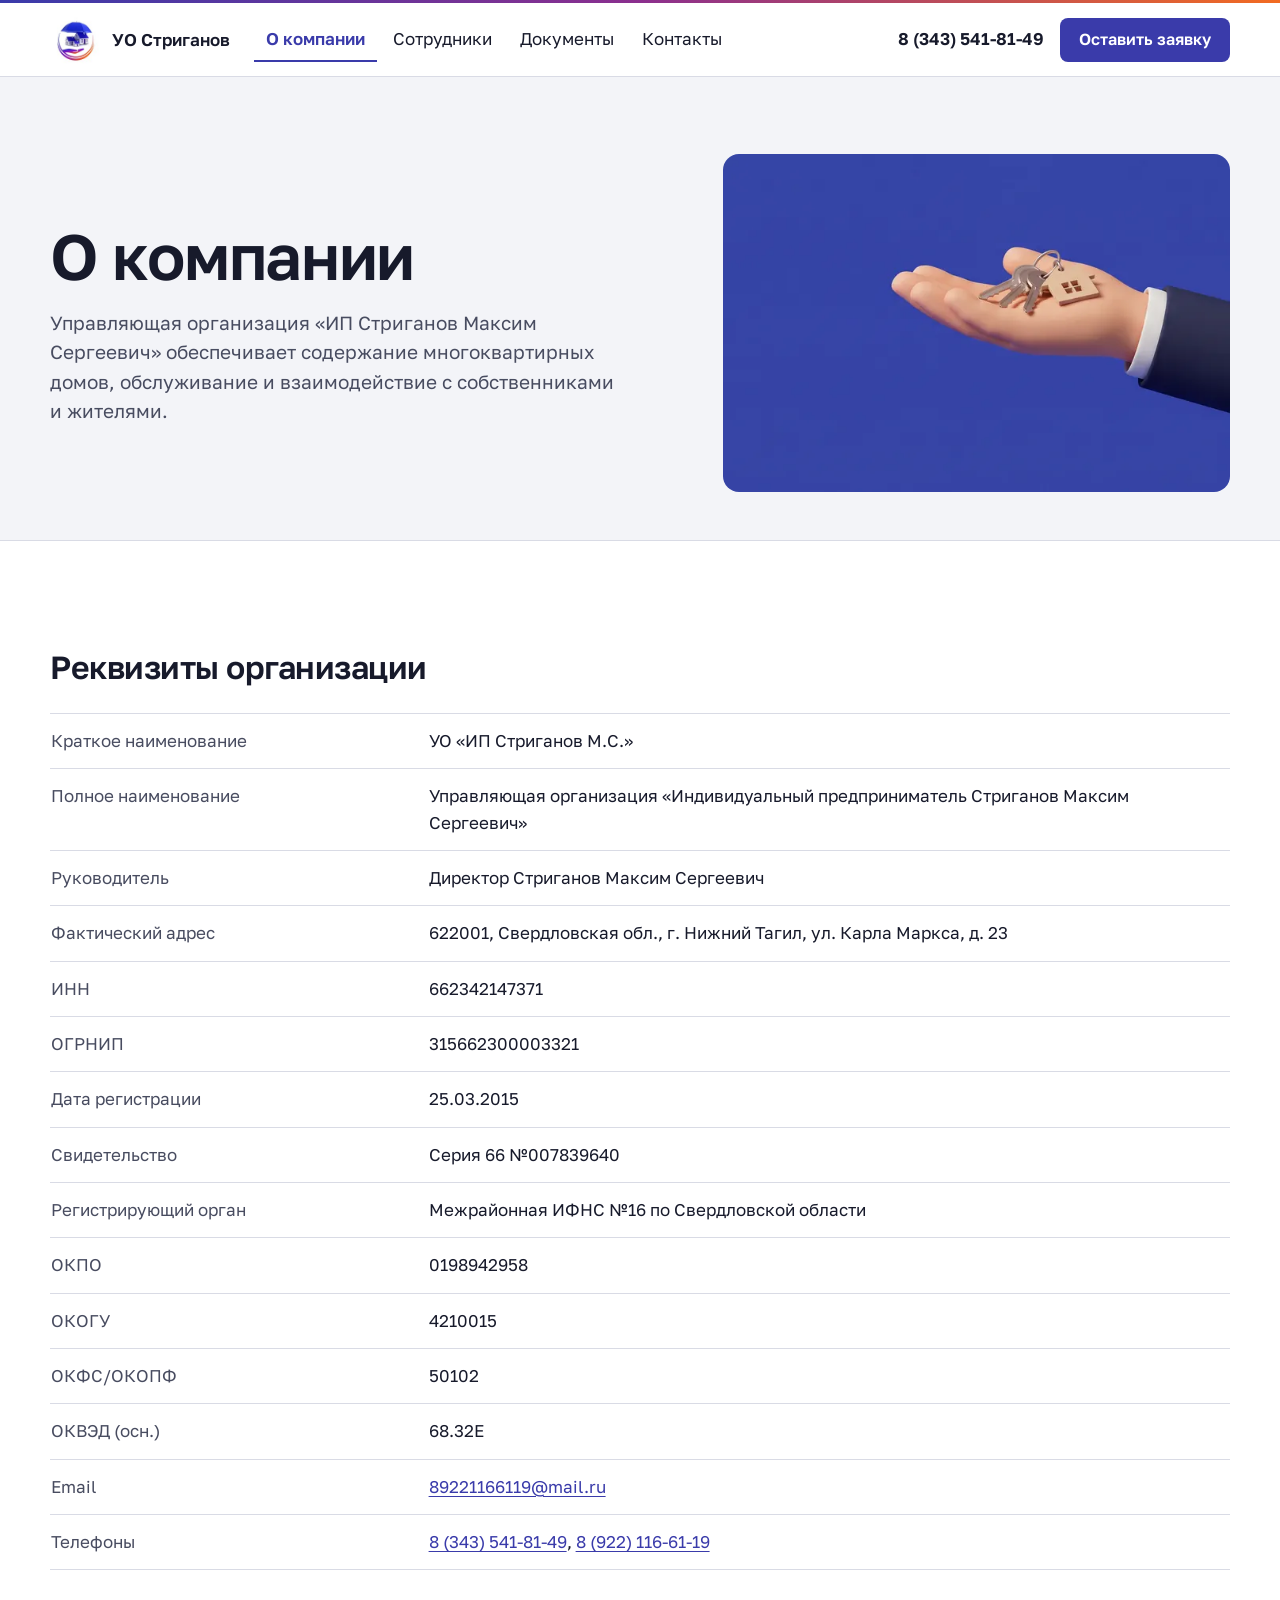
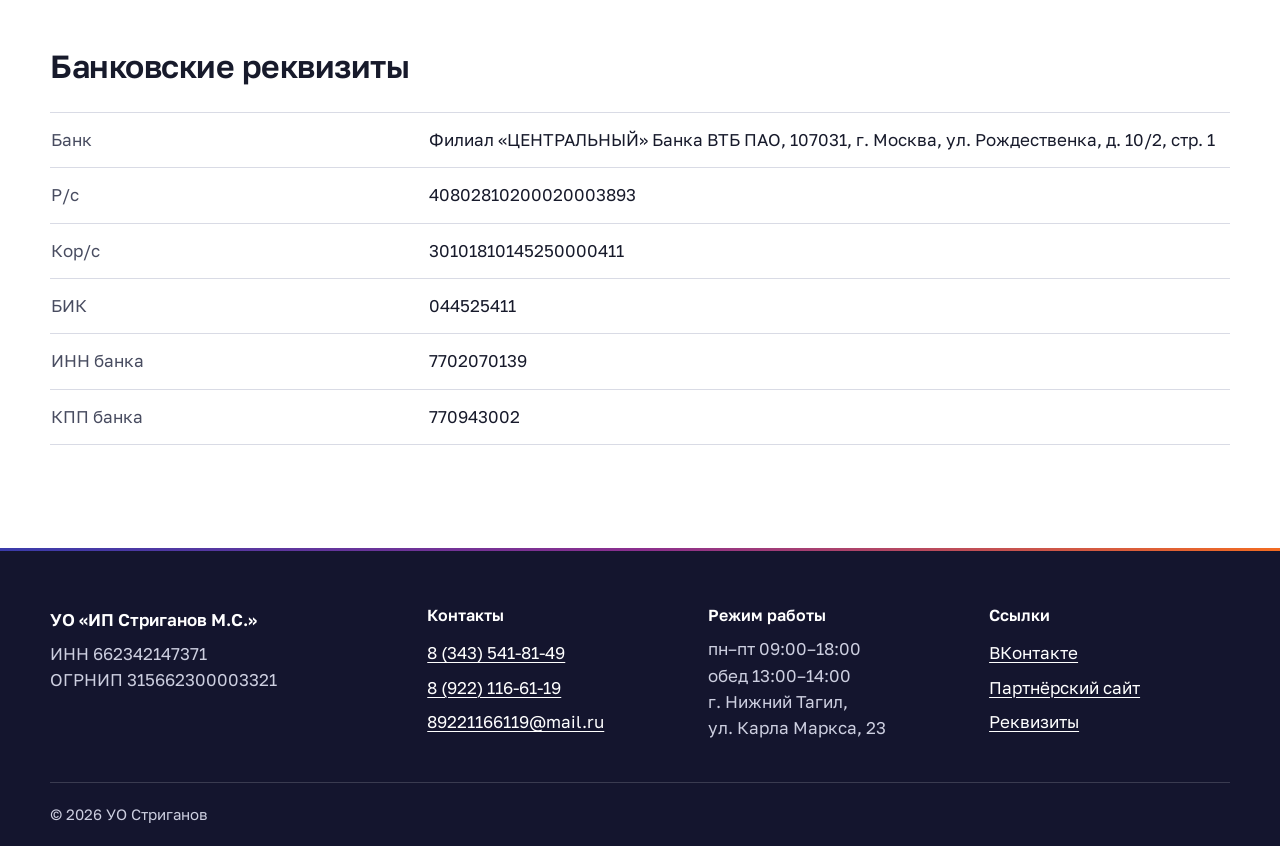
==== commit 7b8feba8: "Обновил файлы сайта" ====
--- a/about.html
+++ b/about.html
@@ -1,114 +1,132 @@
 <!DOCTYPE html>
 <html lang="ru">
-  <head>
-    <meta charset="UTF-8" />
-    <meta name="viewport" content="width=device-width, initial-scale=1.0" />
-    <meta name="description" content="Сведения и раскрытие информации управляющей организации УО Стриганов." />
-    <title>О компании | УО Стриганов</title>
-    <link rel="preconnect" href="https://fonts.googleapis.com" />
-    <link rel="preconnect" href="https://fonts.gstatic.com" crossorigin />
-    <link href="https://fonts.googleapis.com/css2?family=Inter:wght@400;500;600;700&display=swap" rel="stylesheet" />
-    <link rel="icon" type="image/jpeg" href="img/photo_2026-11-04_18-03-32.jpg" />
-    <link rel="stylesheet" href="css/style.css" />
-  </head>
-  <body>
-    <div id="app-header"></div>
+<head>
+  <meta charset="UTF-8">
+  <meta name="viewport" content="width=device-width, initial-scale=1">
+  <title>О компании и реквизиты | УО Стриганов</title>
+  <meta name="description" content="Реквизиты управляющей организации УО «ИП Стриганов М.С.»: ИНН, ОГРНИП, банковские реквизиты и контакты.">
+  <link rel="icon" type="image/jpeg" href="img/logo-small.jpg">
+  <link rel="preload" href="fonts/golos-text-cyrillic.woff2" as="font" type="font/woff2" crossorigin>
+  <link rel="stylesheet" href="css/style.css">
+  <script>document.documentElement.classList.add('js');</script>
+</head>
+<body>
+  <a class="skip-link" href="#content">Перейти к содержанию</a>
 
-    <main class="page-shell">
-      <section class="section page-intro">
-        <div class="container">
-          <span class="eyebrow">О компании</span>
+  <header class="site-header">
+    <div class="wrap header-inner">
+      <a class="brand" href="index.html">
+        <img src="img/logo-small.jpg" width="52" height="52" alt="">
+        <span>УО Стриганов</span>
+      </a>
+      <button class="menu-toggle" type="button" aria-label="Открыть меню" aria-expanded="false" aria-controls="site-nav">
+        <svg class="icon icon-open" aria-hidden="true" xmlns="http://www.w3.org/2000/svg" viewBox="0 0 24 24" fill="none" stroke="currentColor" stroke-width="2" stroke-linecap="round" stroke-linejoin="round" ><line x1="4" x2="20" y1="12" y2="12" /><line x1="4" x2="20" y1="6" y2="6" /><line x1="4" x2="20" y1="18" y2="18" /></svg>
+        <svg class="icon icon-close" aria-hidden="true" xmlns="http://www.w3.org/2000/svg" viewBox="0 0 24 24" fill="none" stroke="currentColor" stroke-width="2" stroke-linecap="round" stroke-linejoin="round" ><path d="M18 6 6 18" /><path d="m6 6 12 12" /></svg>
+      </button>
+      <nav class="site-nav" id="site-nav" aria-label="Основное меню">
+        <ul>
+          <li><a href="about.html" aria-current="page">О компании</a></li>
+          <li><a href="team.html">Сотрудники</a></li>
+          <li><a href="documents.html">Документы</a></li>
+          <li><a href="contacts.html">Контакты</a></li>
+        </ul>
+      </nav>
+      <div class="header-actions">
+        <a class="header-phone" href="tel:+73435418149">8 (343) 541-81-49</a>
+        <a class="btn btn-primary btn-small" href="contacts.html#request">Оставить заявку</a>
+      </div>
+    </div>
+  </header>
+
+  <main id="content">
+    <section class="page-intro">
+      <div class="wrap page-intro-grid">
+        <div class="page-intro-copy">
           <h1>О компании</h1>
-          <p class="intro-copy">Управляющая организация «ИП Стриганов Максим Сергеевич» обеспечивает надлежащее содержание многоквартирных домов, качественное обслуживание и оперативное взаимодействие с собственниками и жителями.</p>
+          <p class="lead">Управляющая организация «ИП Стриганов Максим Сергеевич» обеспечивает содержание многоквартирных домов, обслуживание и взаимодействие с собственниками и жителями.</p>
         </div>
-      </section>
+        <div class="page-art" style="--art-bg: #3544a6"><img class="art" src="img/art/page-about-1280.webp" srcset="img/art/page-about-640.webp 640w, img/art/page-about-1280.webp 1280w" sizes="(max-width: 767px) calc(100vw - 32px), (max-width: 1260px) 45vw, 540px" width="1280" height="853" fetchpriority="high" alt=""></div>
+      </div>
+    </section>
 
-      <section class="section">
-        <div class="container info-grid">
-          <div class="card">
-            <table class="info-table" aria-label="Реквизиты организации">
-              <caption>Реквизиты организации</caption>
-              <tbody>
-                <tr><th scope="row">Краткое наименование</th><td>УО «ИП Стриганов М.С.»</td></tr>
-                <tr><th scope="row">Полное наименование</th><td>Управляющая организация «Индивидуальный предприниматель Стриганов Максим Сергеевич»</td></tr>
-                <tr><th scope="row">Руководитель</th><td>Директор Стриганов Максим Сергеевич</td></tr>
-                <tr><th scope="row">Фактический адрес</th><td>622001, Свердловская обл., г. Нижний Тагил, ул. Карла Маркса, д. 23</td></tr>
-                <tr><th scope="row">ИНН</th><td>662342147371</td></tr>
-                <tr><th scope="row">ОГРНИП</th><td>315662300003321</td></tr>
-                <tr><th scope="row">Дата регистрации</th><td>25.03.2015</td></tr>
-                <tr><th scope="row">Свидетельство</th><td>Серия 66 №007839640</td></tr>
-                <tr><th scope="row">Регистрирующий орган</th><td>Межрайонная ИФНС №16 по Свердловской области</td></tr>
-                <tr><th scope="row">ОКПО</th><td>0198942958</td></tr>
-                <tr><th scope="row">ОКОГУ</th><td>4210015</td></tr>
-                <tr><th scope="row">ОКФС/ОКОПФ</th><td>50102</td></tr>
-                <tr><th scope="row">ОКВЭД (осн.)</th><td>68.32E</td></tr>
-                <tr><th scope="row">E-mail</th><td><a href="mailto:89221166119@mail.ru">89221166119@mail.ru</a></td></tr>
-                <tr><th scope="row">Телефоны</th><td><a href="tel:+73435418149">8 (343) 541-81-49</a>, <a href="tel:+79221166119">8 (922) 116-61-19</a></td></tr>
-              </tbody>
-            </table>
-          </div>
+    <section class="section">
+      <div class="wrap details-stack">
+        <table class="info-table">
+          <caption>Реквизиты организации</caption>
+          <tbody>
+              <tr><th scope="row">Краткое наименование</th><td>УО «ИП Стриганов М.С.»</td></tr>
+              <tr><th scope="row">Полное наименование</th><td>Управляющая организация «Индивидуальный предприниматель Стриганов Максим Сергеевич»</td></tr>
+              <tr><th scope="row">Руководитель</th><td>Директор Стриганов Максим Сергеевич</td></tr>
+              <tr><th scope="row">Фактический адрес</th><td>622001, Свердловская обл., г. Нижний Тагил, ул. Карла Маркса, д. 23</td></tr>
+              <tr><th scope="row">ИНН</th><td>662342147371</td></tr>
+              <tr><th scope="row">ОГРНИП</th><td>315662300003321</td></tr>
+              <tr><th scope="row">Дата регистрации</th><td>25.03.2015</td></tr>
+              <tr><th scope="row">Свидетельство</th><td>Серия 66 №007839640</td></tr>
+              <tr><th scope="row">Регистрирующий орган</th><td>Межрайонная ИФНС №16 по Свердловской области</td></tr>
+              <tr><th scope="row">ОКПО</th><td>0198942958</td></tr>
+              <tr><th scope="row">ОКОГУ</th><td>4210015</td></tr>
+              <tr><th scope="row">ОКФС/ОКОПФ</th><td>50102</td></tr>
+              <tr><th scope="row">ОКВЭД (осн.)</th><td>68.32E</td></tr>
+              <tr><th scope="row">Email</th><td><a href="mailto:89221166119@mail.ru">89221166119@mail.ru</a></td></tr>
+              <tr><th scope="row">Телефоны</th><td><a href="tel:+73435418149">8 (343) 541-81-49</a>, <a href="tel:+79221166119">8 (922) 116-61-19</a></td></tr>
+          </tbody>
+        </table>
 
-        </div>
-      </section>
+        <table class="info-table">
+          <caption>Банковские реквизиты</caption>
+          <tbody>
+              <tr><th scope="row">Банк</th><td>Филиал «ЦЕНТРАЛЬНЫЙ» Банка ВТБ ПАО, 107031, г. Москва, ул. Рождественка, д. 10/2, стр. 1</td></tr>
+              <tr><th scope="row">Р/с</th><td>40802810200020003893</td></tr>
+              <tr><th scope="row">Кор/с</th><td>30101810145250000411</td></tr>
+              <tr><th scope="row">БИК</th><td>044525411</td></tr>
+              <tr><th scope="row">ИНН банка</th><td>7702070139</td></tr>
+              <tr><th scope="row">КПП банка</th><td>770943002</td></tr>
+          </tbody>
+        </table>
+      </div>
+    </section>
+  </main>
 
-      <section class="section">
-        <div class="container">
-          <div class="card">
-            <table class="info-table" aria-label="Банковские реквизиты">
-              <caption>Банковские реквизиты</caption>
-              <tbody>
-                <tr><th scope="row">Банк</th><td>Филиал «ЦЕНТРАЛЬНЫЙ» Банка ВТБ ПАО, 107031, г. Москва, ул. Рождественка, д. 10/2, стр. 1</td></tr>
-                <tr><th scope="row">Р/с</th><td>40802810200020003893</td></tr>
-                <tr><th scope="row">Кор/с</th><td>30101810145250000411</td></tr>
-                <tr><th scope="row">БИК</th><td>044525411</td></tr>
-                <tr><th scope="row">ИНН банка</th><td>7702070139</td></tr>
-                <tr><th scope="row">КПП банка</th><td>770943002</td></tr>
-              </tbody>
-            </table>
-          </div>
-        </div>
-      </section>
+  <footer class="site-footer on-brand">
+    <div class="wrap footer-grid">
+      <div>
+        <p class="footer-org">УО «ИП Стриганов М.С.»</p>
+        <p>ИНН 662342147371</p>
+        <p>ОГРНИП 315662300003321</p>
+      </div>
+      <div>
+        <h2>Контакты</h2>
+        <ul>
+          <li><a href="tel:+73435418149">8 (343) 541-81-49</a></li>
+          <li><a href="tel:+79221166119">8 (922) 116-61-19</a></li>
+          <li><a href="mailto:89221166119@mail.ru">89221166119@mail.ru</a></li>
+        </ul>
+      </div>
+      <div>
+        <h2>Режим работы</h2>
+        <p>пн–пт 09:00–18:00</p>
+        <p>обед 13:00–14:00</p>
+        <p>г.&nbsp;Нижний&nbsp;Тагил, ул.&nbsp;Карла&nbsp;Маркса,&nbsp;23</p>
+      </div>
+      <div>
+        <h2>Ссылки</h2>
+        <ul>
+          <li><a href="https://vk.com/gkx_nizhniy_tagil" target="_blank" rel="noreferrer">ВКонтакте</a></li>
+          <li><a href="https://tagil.holme.ru/uk/5b767b6df61e829e1cb9923a/" target="_blank" rel="noreferrer">Партнёрский сайт</a></li>
+          <li><a href="about.html">Реквизиты</a></li>
+        </ul>
+      </div>
+    </div>
+    <div class="wrap footer-bottom">
+      <p>© 2026 УО Стриганов</p>
+    </div>
+  </footer>
 
-      <section class="section disclosure-section">
-        <div class="container">
-          <div class="section-header">
-            <span class="eyebrow">Раскрытие информации</span>
-            <h2>Основные сведения о деятельности</h2>
-          </div>
-          <div class="disclosure-list">
-            <article class="disclosure-item">
-              <h3>Основные показатели финансово-хозяйственной деятельности</h3>
-              <p>Информация готовится к публикации.</p>
-            </article>
-            <article class="disclosure-item">
-              <h3>Информация о выполняемых работах и оказываемых услугах</h3>
-              <p>Сведения размещаются в разделе документов.</p>
-              <a href="documents.html">Перейти к документам</a>
-            </article>
-            <article class="disclosure-item">
-              <h3>Тарифы и размер платы за содержание</h3>
-              <p>Информация готовится к публикации.</p>
-            </article>
-          </div>
-        </div>
-      </section>
+  <div class="action-bar">
+    <a class="btn btn-secondary" href="tel:+73435418149"><svg class="icon" aria-hidden="true" xmlns="http://www.w3.org/2000/svg" viewBox="0 0 24 24" fill="none" stroke="currentColor" stroke-width="2" stroke-linecap="round" stroke-linejoin="round" ><path d="M22 16.92v3a2 2 0 0 1-2.18 2 19.79 19.79 0 0 1-8.63-3.07 19.5 19.5 0 0 1-6-6 19.79 19.79 0 0 1-3.07-8.67A2 2 0 0 1 4.11 2h3a2 2 0 0 1 2 1.72 12.84 12.84 0 0 0 .7 2.81 2 2 0 0 1-.45 2.11L8.09 9.91a16 16 0 0 0 6 6l1.27-1.27a2 2 0 0 1 2.11-.45 12.84 12.84 0 0 0 2.81.7A2 2 0 0 1 22 16.92z" /></svg>Позвонить</a>
+    <a class="btn btn-primary" href="contacts.html#request">Оставить заявку</a>
+  </div>
 
-      <section class="section">
-        <div class="container">
-          <div class="map-card">
-            <iframe
-              src="https://yandex.ru/map-widget/v1/?text=Нижний%20Тагил,%20улица%20Карла%20Маркса,%2023"
-              loading="lazy"
-              referrerpolicy="no-referrer-when-downgrade"
-              title="Карта офиса УО Стриганов"></iframe>
-          </div>
-        </div>
-      </section>
-    </main>
-
-    <div id="app-footer"></div>
-
-    <script src="js/components.js" defer></script>
-    <script src="js/main.js" defer></script>
-  </body>
+  <script src="js/main.js" defer></script>
+</body>
 </html>
--- a/css/style.css
+++ b/css/style.css
@@ -1,15 +1,40 @@
+/* Шрифт Golos Text (SIL OFL) хранится в проекте, сторонние серверы не нужны. */
+@font-face {
+  font-family: "Golos Text";
+  src: url("../fonts/golos-text-cyrillic.woff2") format("woff2");
+  font-weight: 400 700;
+  font-display: swap;
+  unicode-range: U+0301, U+0400-045F, U+0490-0491, U+04B0-04B1, U+2116;
+}
+@font-face {
+  font-family: "Golos Text";
+  src: url("../fonts/golos-text-latin.woff2") format("woff2");
+  font-weight: 400 700;
+  font-display: swap;
+  unicode-range: U+0000-00FF, U+0131, U+2000-206F, U+20AC, U+2122, U+2191, U+2193, U+2212, U+2215, U+FEFF, U+FFFD;
+}
+
 :root {
-  --bg-primary: #f2f4f6;
-  --bg-card: #ffffff;
-  --text-primary: #20242a;
-  --text-secondary: #505963;
-  --border-subtle: #cbd1d8;
-  --brand-blue: #3a3baa;
-  --brand-purple: #8b2f8e;
-  --brand-orange: #f26b21;
-  --brand-gradient: linear-gradient(90deg, #3a3baa 0%, #8b2f8e 50%, #f26b21 100%);
-  --radius-lg: 8px;
-  --container-width: 1180px;
+  --ink: #171a2b;
+  --muted: #484c60;
+  --paper: #ffffff;
+  --surface: #f3f4f8;
+  --line: #d9dbe5;
+  --line-strong: #8a8ea3;
+  --brand: #3a3baa;
+  --brand-deep: #29297f;
+  --brand-tint: #e9e9f7;
+  --on-brand-muted: #d5d6f3;
+  --accent: #f26b21;
+  --error: #b3261e;
+  --success: #17693a;
+  --brand-line: linear-gradient(90deg, #3a3baa 0%, #8b2f8e 50%, #f26b21 100%);
+  --radius: 8px;
+  --radius-lg: 16px;
+  --wrap: 1180px;
+  --gutter: clamp(16px, 4vw, 40px);
+  --section: clamp(56px, 8vw, 104px);
+  --header-h: 76px;
 }
 
 *,
@@ -19,18 +44,18 @@
 }
 
 html {
-  scroll-behavior: smooth;
-  overflow-x: clip;
+  scroll-padding-top: calc(var(--header-h) + 16px);
+  -webkit-text-size-adjust: 100%;
 }
 
 body {
   margin: 0;
-  overflow-x: clip;
-  background: var(--bg-primary);
-  color: var(--text-primary);
-  font-family: "Inter", "Segoe UI", sans-serif;
-  font-size: 16px;
-  line-height: 1.5;
+  background: var(--paper);
+  color: var(--ink);
+  font-family: "Golos Text", "Segoe UI", Roboto, Arial, sans-serif;
+  font-size: 1.0625rem;
+  line-height: 1.55;
+  -webkit-font-smoothing: antialiased;
 }
 
 img,
@@ -39,545 +64,658 @@
   max-width: 100%;
 }
 
+img {
+  height: auto;
+}
+
+h1,
+h2,
+h3,
+p,
+ul,
+ol,
+dl,
+dd,
+figure {
+  margin: 0;
+}
+
+ul,
+ol {
+  padding: 0;
+  list-style: none;
+}
+
+h1,
+h2,
+h3 {
+  font-weight: 600;
+  line-height: 1.12;
+  letter-spacing: -0.02em;
+  text-wrap: balance;
+}
+
+h1 {
+  font-size: clamp(2.25rem, 5.2vw, 4rem);
+}
+
+h2 {
+  font-size: clamp(1.75rem, 3.4vw, 2.625rem);
+}
+
+h3 {
+  font-size: 1.25rem;
+  line-height: 1.25;
+  letter-spacing: -0.01em;
+}
+
+p {
+  text-wrap: pretty;
+}
+
 a {
-  color: inherit;
+  color: var(--brand);
+  text-decoration-thickness: 1px;
+  text-underline-offset: 0.2em;
+}
+
+a:hover {
+  color: var(--brand-deep);
+  text-decoration-thickness: 2px;
+}
+
+:focus-visible {
+  outline: 3px solid var(--brand);
+  outline-offset: 2px;
+  border-radius: 2px;
+}
+
+.on-brand :focus-visible {
+  outline-color: #ffffff;
+}
+
+.wrap {
+  width: min(100%, calc(var(--wrap) + 2 * var(--gutter)));
+  margin-inline: auto;
+  padding-inline: var(--gutter);
+}
+
+.icon {
+  flex: none;
+  width: 1.25em;
+  height: 1.25em;
+}
+
+.visually-hidden {
+  position: absolute;
+  width: 1px;
+  height: 1px;
+  overflow: hidden;
+  clip-path: inset(50%);
+  white-space: nowrap;
+}
+
+.skip-link {
+  position: absolute;
+  top: 8px;
+  left: 8px;
+  z-index: 100;
+  padding: 10px 16px;
+  border-radius: var(--radius);
+  background: var(--brand);
+  color: #ffffff;
+  transform: translateY(-200%);
+}
+
+.skip-link:focus {
+  color: #ffffff;
+  transform: none;
+}
+
+/* Кнопки */
+.btn {
+  display: inline-flex;
+  align-items: center;
+  justify-content: center;
+  gap: 10px;
+  min-height: 52px;
+  padding: 12px 24px;
+  border: 1px solid transparent;
+  border-radius: var(--radius);
+  font: inherit;
+  font-weight: 600;
+  line-height: 1.2;
+  text-align: center;
   text-decoration: none;
-}
-
-button,
-input,
-select,
-textarea {
-  font: inherit;
-}
-
-button {
   cursor: pointer;
-}
-
-.container {
-  width: min(var(--container-width), calc(100% - 40px));
-  margin: 0 auto;
-}
-
+  transition: background-color 0.16s ease, border-color 0.16s ease, color 0.16s ease, transform 0.1s ease;
+}
+
+.btn:active {
+  transform: translateY(1px);
+}
+
+.btn-primary {
+  background: var(--brand);
+  color: #ffffff;
+}
+
+.btn-primary:hover {
+  background: var(--brand-deep);
+  color: #ffffff;
+}
+
+.btn-secondary {
+  border-color: var(--line-strong);
+  background: transparent;
+  color: var(--ink);
+}
+
+.btn-secondary:hover {
+  border-color: var(--brand);
+  background: var(--brand-tint);
+  color: var(--brand-deep);
+}
+
+.btn-invert {
+  background: #ffffff;
+  color: var(--brand-deep);
+}
+
+.btn-invert:hover {
+  background: var(--brand-tint);
+  color: var(--brand-deep);
+}
+
+.btn-outline-light {
+  border-color: rgba(255, 255, 255, 0.6);
+  background: transparent;
+  color: #ffffff;
+}
+
+.btn-outline-light:hover {
+  border-color: #ffffff;
+  background: rgba(255, 255, 255, 0.12);
+  color: #ffffff;
+}
+
+.btn-small {
+  min-height: 44px;
+  padding: 8px 18px;
+  font-size: 1rem;
+}
+
+/* Шапка */
 .site-header {
   position: sticky;
   top: 0;
-  z-index: 40;
-  background: var(--bg-card);
-  border-bottom: 1px solid var(--border-subtle);
-}
-
-.site-header::after {
-  position: absolute;
-  right: 0;
-  bottom: 0;
-  left: 0;
-  height: 4px;
-  background: var(--brand-gradient);
+  z-index: 50;
+  background: var(--paper);
+  border-bottom: 1px solid var(--line);
+}
+
+.site-header::before {
   content: "";
+  display: block;
+  height: 3px;
+  background: var(--brand-line);
 }
 
 .header-inner {
-  display: grid;
-  grid-template-columns: minmax(0, 1fr) auto;
+  display: flex;
   align-items: center;
-  gap: 8px 20px;
-  padding: 8px 0 0;
+  gap: 24px;
+  min-height: calc(var(--header-h) - 3px);
 }
 
 .brand {
   display: inline-flex;
-  min-width: 0;
+  flex: none;
   align-items: center;
   gap: 10px;
-  font-weight: 700;
-}
-
-.logo-wrap {
+  color: var(--ink);
+  font-weight: 600;
+  line-height: 1.15;
+  text-decoration: none;
+}
+
+.brand:hover {
+  color: var(--brand-deep);
+}
+
+.brand img {
+  width: 52px;
+  height: 52px;
+}
+
+.site-nav {
+  flex: 1;
+}
+
+.site-nav ul {
+  display: flex;
+  gap: 4px;
+}
+
+.site-nav a {
+  display: flex;
+  align-items: center;
+  min-height: 44px;
+  padding-inline: 12px;
+  border-radius: var(--radius);
+  color: var(--ink);
+  text-decoration: none;
+  white-space: nowrap;
+}
+
+.site-nav a:hover {
+  background: var(--surface);
+  color: var(--brand-deep);
+}
+
+.site-nav a[aria-current="page"] {
+  color: var(--brand);
+  font-weight: 600;
+  box-shadow: inset 0 -2px 0 var(--brand);
+  border-radius: 0;
+}
+
+.header-actions {
+  display: flex;
+  flex: none;
+  align-items: center;
+  gap: 16px;
+}
+
+.header-phone {
   display: inline-flex;
-  width: 32px;
-  height: 32px;
-  flex: 0 0 32px;
+  align-items: center;
+  min-height: 44px;
+  color: var(--ink);
+  font-weight: 600;
+  text-decoration: none;
+  white-space: nowrap;
+}
+
+.header-phone:hover {
+  color: var(--brand);
+}
+
+.menu-toggle {
+  display: none;
+  flex: none;
   align-items: center;
   justify-content: center;
-  overflow: hidden;
-  border-radius: 50%;
-  background: #fff;
-}
-
-.logo-img {
+  width: 48px;
+  height: 48px;
+  margin-left: auto;
+  padding: 0;
+  border: 1px solid var(--line);
+  border-radius: var(--radius);
+  background: var(--paper);
+  color: var(--ink);
+  cursor: pointer;
+}
+
+.menu-toggle .icon-close {
+  display: none;
+}
+
+.menu-toggle[aria-expanded="true"] .icon-open {
+  display: none;
+}
+
+.menu-toggle[aria-expanded="true"] .icon-close {
+  display: block;
+}
+
+/* Общие секции */
+.section {
+  padding-block: var(--section);
+}
+
+.section-surface {
+  background: var(--surface);
+}
+
+.section-head {
+  display: grid;
+  gap: 16px;
+  max-width: 44rem;
+  margin-bottom: clamp(32px, 4vw, 56px);
+}
+
+.section-head p,
+.lead {
+  color: var(--muted);
+  font-size: 1.1875rem;
+}
+
+.text-link {
+  display: inline-flex;
+  align-items: center;
+  gap: 8px;
+  min-height: 44px;
+  font-weight: 600;
+}
+
+.text-link .icon {
+  transition: transform 0.16s ease;
+}
+
+.text-link:hover .icon {
+  transform: translateX(3px);
+}
+
+/* Иллюстрации: цвет блока (--art-bg) задаётся в разметке по фону картинки */
+.art {
   width: 100%;
   height: 100%;
   object-fit: cover;
 }
 
-.logo-wrap-footer {
-  width: 44px;
-  height: 44px;
-  flex-basis: 44px;
-}
-
-.brand-text {
-  white-space: nowrap;
-}
-
-.header-tools {
+/* Баннер: текст слева, иллюстрация справа */
+.banner {
+  position: relative;
+  display: grid;
+  grid-template-columns: minmax(0, 1.1fr) minmax(0, 1fr);
+  overflow: hidden;
+  border-radius: var(--radius-lg);
+  background: var(--art-bg);
+  color: #ffffff;
+}
+
+.banner > .art {
+  position: absolute;
+  inset: 0;
+  object-position: right center;
+}
+
+.banner-copy {
+  position: relative;
+  z-index: 1;
+  display: grid;
+  align-content: center;
+  justify-items: start;
+  gap: 24px;
+  padding: clamp(32px, 5vw, 64px);
+}
+
+.banner .lead {
+  color: var(--on-brand-muted);
+}
+
+/* Главный экран */
+.hero {
+  padding-block: clamp(16px, 3vw, 32px) clamp(40px, 6vw, 72px);
+}
+
+.hero .banner {
+  min-height: clamp(420px, 42vw, 560px);
+}
+
+.hero .lead {
+  max-width: 34rem;
+}
+
+.hero-actions {
   display: flex;
-  align-items: center;
-  justify-content: flex-end;
-  gap: 8px;
-}
-
-.accessibility-toggle,
-.cabinet-link {
-  display: inline-flex;
-  min-height: 40px;
-  align-items: center;
-  justify-content: center;
-  gap: 8px;
-  padding: 7px 12px;
-  border: 1px solid var(--border-subtle);
-  border-radius: 6px;
-  background: var(--bg-card);
-  color: var(--text-primary);
-  font-size: 14px;
-  font-weight: 600;
-  white-space: nowrap;
-}
-
-.accessibility-toggle:hover,
-.cabinet-link:hover {
-  border-color: var(--brand-blue);
-}
-
-.cabinet-link {
-  border-color: var(--brand-blue);
-  background: var(--brand-blue);
-  color: #fff;
-}
-
-.site-nav {
+  flex-wrap: wrap;
+  gap: 12px;
+}
+
+.tasks {
+  margin-top: 16px;
+}
+
+.task-list {
+  display: grid;
+  grid-template-columns: repeat(4, minmax(0, 1fr));
+  gap: 12px;
+}
+
+.task-list a {
   display: flex;
-  grid-column: 1 / -1;
-  min-height: 44px;
   align-items: center;
   justify-content: space-between;
   gap: 16px;
-  border-top: 1px solid var(--border-subtle);
-}
-
-.nav-link {
-  position: relative;
-  flex-shrink: 0;
-  padding: 10px 0;
-  color: var(--text-secondary);
-  font-size: 14px;
-  font-weight: 600;
-  white-space: nowrap;
-}
-
-.nav-link:hover,
-.nav-link:focus-visible,
-.nav-link.is-active {
-  color: var(--brand-blue);
-}
-
-.nav-link.is-active::after,
-.nav-link:hover::after,
-.nav-link:focus-visible::after {
-  position: absolute;
-  right: 0;
-  bottom: 2px;
-  left: 0;
-  height: 2px;
-  border-radius: 2px;
-  background: var(--brand-blue);
-  content: "";
-}
-
-.header-actions {
-  display: flex;
-  flex-shrink: 0;
+  height: 100%;
+  min-height: 72px;
+  padding: 16px 20px;
+  border: 1px solid var(--line);
+  border-radius: var(--radius);
+  color: var(--ink);
+  font-weight: 500;
+  line-height: 1.3;
+  text-decoration: none;
+  transition: background-color 0.16s ease, border-color 0.16s ease;
+}
+
+.task-list a:hover {
+  border-color: var(--brand);
+  background: var(--brand-tint);
+  color: var(--brand-deep);
+}
+
+.task-list .icon {
+  color: var(--brand);
+  transition: transform 0.16s ease;
+}
+
+.task-list a:hover .icon {
+  transform: translateX(3px);
+}
+
+/* Полоса фактов */
+.facts {
+  border-block: 1px solid var(--line);
+}
+
+.facts-grid {
+  display: grid;
+  grid-template-columns: repeat(3, minmax(0, 1fr));
+}
+
+.fact {
+  display: grid;
+  grid-template-columns: auto 1fr;
+  gap: 14px;
+  padding: 28px 24px 28px 0;
+}
+
+.fact + .fact {
+  padding-left: 24px;
+  border-left: 1px solid var(--line);
+}
+
+.fact > .icon {
+  margin-top: 3px;
+  color: var(--brand);
+}
+
+.fact dt {
+  margin-bottom: 4px;
+  font-weight: 600;
+}
+
+.fact dd {
+  color: var(--muted);
+}
+
+.fact dd a {
+  color: var(--ink);
+}
+
+/* Услуги */
+.service-grid {
+  display: grid;
+  grid-template-columns: repeat(3, minmax(0, 1fr));
+  gap: clamp(32px, 4vw, 48px) clamp(16px, 2.5vw, 32px);
+}
+
+.service {
+  display: grid;
+  align-content: start;
+  gap: 10px;
+}
+
+.service-art,
+.notice-art,
+.page-art {
+  aspect-ratio: 3 / 2;
+  overflow: hidden;
+  border-radius: var(--radius-lg);
+  background: var(--art-bg);
+}
+
+.service-art {
+  margin-bottom: 10px;
+}
+
+
+.service p {
+  color: var(--muted);
+}
+
+/* О нас */
+.about-grid {
+  display: grid;
+  grid-template-columns: minmax(0, 1fr) minmax(0, 1.2fr);
+  gap: clamp(32px, 6vw, 88px);
   align-items: center;
-  gap: 12px;
-}
-
-.header-phone {
-  color: var(--text-primary);
-  font-size: 14px;
-  font-weight: 700;
-  white-space: nowrap;
-}
-
-.btn-vk {
-  white-space: nowrap;
-}
-
-.burger {
-  display: none;
-}
-
-.btn {
-  display: inline-flex;
-  min-height: 42px;
-  align-items: center;
-  justify-content: center;
-  padding: 9px 18px;
-  border: 1px solid transparent;
-  border-radius: 999px;
-  font-weight: 700;
-  text-align: center;
-  white-space: nowrap;
-}
-
-.btn-primary {
-  background: var(--brand-orange);
-  color: #fff;
-}
-
-.btn-primary:hover,
-.btn-primary:focus-visible {
-  filter: brightness(0.94);
-}
-
-.btn-secondary {
-  border-radius: 6px;
-  background: var(--brand-blue);
-  color: #fff;
-}
-
-.btn-ghost {
-  border-color: var(--border-subtle);
-  background: transparent;
-  color: var(--text-primary);
-}
-
-.page-shell {
-  padding-bottom: 56px;
-}
-
-.section {
-  padding-top: 48px;
-}
-
-.section-header {
-  margin-bottom: 20px;
-}
-
-.eyebrow {
-  display: inline-block;
-  margin-bottom: 8px;
-  color: var(--brand-blue);
-  font-size: 12px;
-  font-weight: 700;
-  text-transform: uppercase;
-}
-
-h1,
-h2,
-h3,
-p {
-  margin-top: 0;
-}
-
-h1 {
-  margin-bottom: 12px;
-  font-size: 38px;
-  line-height: 1.15;
-}
-
-h2 {
-  margin-bottom: 16px;
-  font-size: 28px;
-  line-height: 1.25;
-}
-
-h3 {
-  margin-bottom: 10px;
-  font-size: 20px;
-  line-height: 1.3;
-}
-
-p {
-  margin-bottom: 0;
-}
-
-.hero {
-  padding-top: 36px;
-  padding-bottom: 28px;
-}
-
-.hero-inner {
-  display: grid;
-  grid-template-columns: minmax(0, 1.35fr) minmax(270px, 0.65fr);
-  align-items: center;
-  gap: 32px;
-}
-
-.hero-copy h1 {
-  max-width: 720px;
-}
-
-.hero-copy > p {
-  max-width: 700px;
-  margin-bottom: 18px;
-  color: var(--text-secondary);
-  font-size: 18px;
-}
-
-.hero-meta {
+}
+
+.about-logo {
+  width: min(100%, 420px);
+  margin-inline: auto;
+}
+
+.about-copy {
+  display: grid;
+  gap: 18px;
+}
+
+.about-copy p {
+  color: var(--muted);
+}
+
+/* Принципы */
+.band {
+  background: var(--brand-deep);
+  color: #ffffff;
+}
+
+.band .section-head p {
+  color: var(--on-brand-muted);
+}
+
+.principles {
+  display: grid;
+  grid-template-columns: repeat(4, minmax(0, 1fr));
+  gap: clamp(24px, 3vw, 40px);
+}
+
+.principles li {
+  display: grid;
+  align-content: start;
+  gap: 10px;
+  padding-top: 20px;
+  border-top: 2px solid var(--accent);
+}
+
+.principles p {
+  color: var(--on-brand-muted);
+}
+
+/* Объявления */
+.notice-head {
   display: flex;
   flex-wrap: wrap;
+  align-items: end;
+  justify-content: space-between;
+  gap: 16px 32px;
+  margin-bottom: clamp(24px, 3vw, 40px);
+}
+
+.notices li {
+  display: grid;
+  grid-template-columns: clamp(140px, 18vw, 220px) minmax(0, 1fr);
+  gap: 8px clamp(20px, 3vw, 32px);
   align-items: center;
-  gap: 14px;
-}
-
-.address-line {
-  color: var(--text-secondary);
-  font-size: 15px;
-}
-
-.hero-facts {
-  border: 1px solid var(--border-subtle);
-  border-radius: 6px;
-  background: var(--bg-card);
-}
-
-.hero-fact {
-  display: flex;
-  align-items: baseline;
-  justify-content: space-between;
-  gap: 12px;
-  padding: 12px 14px;
-}
-
-.hero-fact + .hero-fact {
-  border-top: 1px solid var(--border-subtle);
-}
-
-.hero-fact span {
-  color: var(--text-secondary);
-  font-size: 13px;
-}
-
-.hero-fact strong {
-  text-align: right;
-}
-
-.quick-actions-section {
-  padding: 20px 0 0;
-}
-
-.quick-actions-section h2 {
-  margin-bottom: 12px;
-  font-size: 22px;
-}
-
-.quick-actions-grid {
-  display: grid;
-  grid-template-columns: repeat(3, minmax(0, 1fr));
-  gap: 12px;
-}
-
-.quick-action {
-  display: grid;
-  min-height: 88px;
-  align-content: space-between;
-  gap: 10px;
-  padding: 14px 16px;
-  border: 1px solid var(--border-subtle);
-  border-left: 4px solid var(--brand-orange);
-  border-radius: 6px;
-  background: var(--bg-card);
-}
-
-.quick-action > span {
-  font-size: 18px;
-  font-weight: 700;
-}
-
-.quick-action strong {
-  color: var(--brand-blue);
-  font-size: 13px;
-}
-
-.quick-action strong span {
-  padding-left: 4px;
-}
-
-.card,
-.service-card,
-.feature-card,
-.news-card,
-.department-card,
-.team-card,
-.document-card,
-.contact-card,
-.map-card {
-  border: 1px solid var(--border-subtle);
-  border-radius: 6px;
-  background: var(--bg-card);
-}
-
-.card {
-  padding: 22px;
-}
-
-.company-overview p + p {
-  margin-top: 14px;
-}
-
-.service-grid,
-.feature-grid,
-.news-grid,
-.documents-grid,
-.departments-grid,
-.team-grid {
-  display: grid;
-  gap: 16px;
-}
-
-.service-grid {
-  grid-template-columns: repeat(3, minmax(0, 1fr));
-}
-
-.feature-grid {
-  grid-template-columns: repeat(4, minmax(0, 1fr));
-}
-
-.news-grid {
-  grid-template-columns: repeat(3, minmax(0, 1fr));
-}
-
-.documents-grid {
-  grid-template-columns: repeat(2, minmax(0, 1fr));
-}
-
-.departments-grid {
-  grid-template-columns: repeat(3, minmax(0, 1fr));
-}
-
-.team-grid {
-  grid-template-columns: repeat(auto-fill, minmax(280px, 1fr));
-  align-items: start;
-  align-content: start;
-}
-
-.service-card,
-.feature-card,
-.news-card,
-.department-card,
-.team-card,
-.document-card {
-  padding: 18px;
-}
-
-.service-card,
-.department-card {
-  display: flex;
-  flex-direction: column;
-  gap: 10px;
-}
-
-.service-icon,
-.feature-icon,
-.info-icon {
-  display: inline-flex;
-  width: 42px;
-  height: 42px;
-  flex: 0 0 42px;
+  padding-block: 24px;
+  border-top: 1px solid var(--line);
+}
+
+.notices li:last-child {
+  border-bottom: 1px solid var(--line);
+}
+
+.notice-art {
+  border-radius: var(--radius);
+}
+
+.notice-tag {
+  display: block;
+  margin-bottom: 4px;
+  color: var(--brand);
+  font-weight: 600;
+}
+
+.notices h3 {
+  margin-bottom: 8px;
+}
+
+.notices p {
+  max-width: 44rem;
+  color: var(--muted);
+}
+
+/* Финальный блок */
+.close-panel {
+  min-height: clamp(320px, 38vw, 480px);
+}
+
+.close-panel p {
+  margin-top: 12px;
+  color: var(--on-brand-muted);
+}
+
+.close-panel a:not(.btn) {
+  color: #ffffff;
+  font-weight: 600;
+  white-space: nowrap;
+}
+
+/* Внутренние страницы */
+.page-intro {
+  padding-block: clamp(40px, 6vw, 80px) clamp(32px, 4vw, 48px);
+  border-bottom: 1px solid var(--line);
+  background: var(--surface);
+}
+
+.page-intro-grid {
+  display: grid;
+  grid-template-columns: minmax(0, 1.2fr) minmax(0, 1fr);
+  gap: clamp(24px, 5vw, 64px);
   align-items: center;
-  justify-content: center;
-  border-radius: 6px;
-  background: rgba(58, 59, 170, 0.1);
-  color: var(--brand-blue);
-}
-
-.service-card p,
-.department-card p,
-.feature-card p,
-.news-card p,
-.document-card p,
-.table-cell,
-.team-card p,
-.team-card a {
-  color: var(--text-secondary);
-}
-
-.feature-list {
-  display: grid;
-  grid-template-columns: repeat(2, minmax(0, 1fr));
-  gap: 14px;
-}
-
-.feature-item {
-  display: flex;
-  align-items: flex-start;
-  gap: 12px;
-}
-
-.feature-item .feature-title {
-  margin-bottom: 4px;
-  font-size: 16px;
-  font-weight: 700;
-}
-
-.news-card {
-  display: flex;
-  flex-direction: column;
-  gap: 10px;
-}
-
-.news-card .news-tag,
-.doc-badge {
-  display: inline-flex;
-  width: fit-content;
-  padding: 4px 8px;
-  border-radius: 4px;
-  background: rgba(58, 59, 170, 0.1);
-  color: var(--brand-blue);
-  font-size: 12px;
-  font-weight: 700;
-}
-
-.news-link {
-  margin-top: auto;
-  color: var(--brand-blue);
-  font-weight: 700;
-  text-decoration: underline;
-  text-underline-offset: 3px;
-}
-
-.cta-panel {
-  display: flex;
-  align-items: center;
-  justify-content: space-between;
-  gap: 20px;
-  margin-top: 36px;
-  padding: 20px 22px;
-  border: 1px solid var(--border-subtle);
-  border-radius: 6px;
-  background: var(--bg-card);
-}
-
-.cta-panel h2 {
-  margin: 0;
-}
-
-.page-intro {
-  padding-top: 30px;
-}
-
-.page-intro .intro-copy {
-  max-width: 760px;
-  color: var(--text-secondary);
-}
-
-.info-grid {
-  display: grid;
-  grid-template-columns: minmax(0, 1fr);
-  gap: 20px;
+}
+
+.page-intro h1 {
+  margin-bottom: 16px;
+}
+
+.page-intro .lead {
+  max-width: 46rem;
+}
+
+.page-intro > .wrap > :last-child {
+  margin-bottom: 0;
+}
+
+/* Реквизиты */
+.details-stack {
+  display: grid;
+  gap: clamp(40px, 6vw, 72px);
 }
 
 .info-table {
@@ -586,683 +724,556 @@
 }
 
 .info-table caption {
-  margin-bottom: 12px;
-  font-size: 20px;
-  font-weight: 700;
+  margin-bottom: 20px;
+  font-size: clamp(1.5rem, 2.6vw, 2rem);
+  font-weight: 600;
+  letter-spacing: -0.015em;
   text-align: left;
-}
-
-.info-table tr {
-  border-bottom: 1px solid var(--border-subtle);
 }
 
 .info-table th,
 .info-table td {
-  padding: 10px 12px;
+  padding-block: 14px;
+  border-top: 1px solid var(--line);
   text-align: left;
   vertical-align: top;
 }
 
+.info-table tr:last-child th,
+.info-table tr:last-child td {
+  border-bottom: 1px solid var(--line);
+}
+
 .info-table th {
-  width: 38%;
-  color: var(--text-secondary);
-  font-size: 14px;
-  font-weight: 600;
+  width: 32%;
+  padding-right: 24px;
+  color: var(--muted);
+  font-weight: 400;
 }
 
 .info-table td {
-  color: var(--text-primary);
-  font-weight: 600;
-}
-
-.disclosure-list {
-  border: 1px solid var(--border-subtle);
-  border-radius: 6px;
-  background: var(--bg-card);
-}
-
-.disclosure-item {
-  padding: 16px 18px;
-  border-bottom: 1px solid var(--border-subtle);
-}
-
-.disclosure-item:last-child {
-  border-bottom: 0;
-}
-
-.disclosure-item h3 {
-  margin-bottom: 6px;
-  font-size: 18px;
-}
-
-.disclosure-item p,
-.disclosure-item a {
-  color: var(--text-secondary);
-}
-
-.disclosure-item a {
+  overflow-wrap: anywhere;
+}
+
+/* Сотрудники */
+.team-group {
+  display: grid;
+  grid-template-columns: minmax(0, 1fr) minmax(0, 2fr);
+  gap: 24px clamp(32px, 5vw, 72px);
+  padding-block: clamp(32px, 4vw, 48px);
+  border-top: 1px solid var(--line);
+}
+
+.team-group:first-child {
+  padding-top: 0;
+  border-top: 0;
+}
+
+.team-group:last-child {
+  padding-bottom: 0;
+}
+
+.team-group-copy {
+  display: grid;
+  align-content: start;
+  gap: 12px;
+}
+
+.team-group-copy h2 {
+  font-size: clamp(1.5rem, 2.6vw, 2rem);
+}
+
+.team-group-copy p {
+  color: var(--muted);
+}
+
+.people {
+  display: grid;
+  grid-template-columns: repeat(2, minmax(0, 1fr));
+  gap: 16px;
+  align-content: start;
+}
+
+.person {
+  display: grid;
+  grid-template-columns: auto minmax(0, 1fr);
+  gap: 16px;
+  align-items: center;
+  padding: 20px;
+  border-radius: var(--radius);
+  background: var(--surface);
+}
+
+.person-initials {
+  display: grid;
+  place-items: center;
+  width: 56px;
+  height: 56px;
+  border-radius: 50%;
+  background: var(--brand);
+  color: #ffffff;
+  font-weight: 600;
+}
+
+.person h3 {
+  font-size: 1.0625rem;
+  letter-spacing: 0;
+}
+
+.person p {
+  margin-top: 4px;
+  color: var(--muted);
+}
+
+/* Документы */
+.doc-group {
+  display: grid;
+  grid-template-columns: minmax(0, 1fr) minmax(0, 3fr);
+  gap: 16px clamp(32px, 5vw, 72px);
+  padding-block: 32px;
+  border-top: 1px solid var(--line);
+}
+
+.doc-group:first-child {
+  padding-top: 0;
+  border-top: 0;
+}
+
+.doc-group:last-child {
+  padding-bottom: 0;
+}
+
+.doc-group h2 {
+  font-size: 1.375rem;
+  letter-spacing: -0.01em;
+  line-height: 1.25;
+}
+
+.doc {
+  display: grid;
+  grid-template-columns: auto minmax(0, 1fr) auto;
+  gap: 16px;
+  align-items: center;
+  padding-block: 14px;
+}
+
+.doc + .doc {
+  border-top: 1px solid var(--line);
+}
+
+.doc:first-child {
+  padding-top: 0;
+}
+
+.doc:last-child {
+  padding-bottom: 0;
+}
+
+.doc > .icon {
+  color: var(--brand);
+}
+
+.doc h3 {
+  font-size: 1.0625rem;
+  font-weight: 500;
+  letter-spacing: 0;
+}
+
+.doc p {
+  margin-top: 2px;
+  color: var(--muted);
+  font-size: 0.9375rem;
+}
+
+/* Контакты и форма */
+.contact-grid {
+  display: grid;
+  grid-template-columns: minmax(0, 1.5fr) minmax(280px, 1fr);
+  gap: clamp(32px, 6vw, 72px);
+  align-items: start;
+}
+
+.contact-grid > h2 {
+  grid-column: 1 / -1;
+}
+
+.request-form {
+  display: grid;
+  gap: 20px;
+}
+
+.form-row {
+  display: grid;
+  grid-template-columns: repeat(2, minmax(0, 1fr));
+  gap: 20px;
+}
+
+.field {
+  display: grid;
+  align-content: start;
+  gap: 6px;
+}
+
+.field label {
+  font-weight: 600;
+}
+
+.field .optional {
+  color: var(--muted);
+  font-weight: 400;
+}
+
+.control {
+  width: 100%;
+  min-height: 52px;
+  padding: 12px 14px;
+  border: 1px solid var(--line-strong);
+  border-radius: var(--radius);
+  background: var(--paper);
+  color: var(--ink);
+  font: inherit;
+  font-size: 1rem;
+}
+
+textarea.control {
+  min-height: 150px;
+  resize: vertical;
+}
+
+.control:hover {
+  border-color: var(--ink);
+}
+
+.control[aria-invalid="true"] {
+  border-color: var(--error);
+  box-shadow: inset 0 0 0 1px var(--error);
+}
+
+.field-error {
+  color: var(--error);
+  font-size: 0.9375rem;
+  font-weight: 500;
+}
+
+.field-error:empty {
+  display: none;
+}
+
+.consent {
+  display: grid;
+  grid-template-columns: auto 1fr;
+  gap: 12px;
+  align-items: start;
+  cursor: pointer;
+}
+
+.consent input {
+  width: 22px;
+  height: 22px;
+  margin: 2px 0 0;
+  accent-color: var(--brand);
+}
+
+.form-submit {
+  display: grid;
+  gap: 12px;
+  justify-items: start;
+}
+
+.form-hint {
+  color: var(--muted);
+  font-size: 0.9375rem;
+}
+
+.form-status {
+  font-weight: 500;
+}
+
+.form-status:empty {
+  display: none;
+}
+
+.form-status.is-error {
+  color: var(--error);
+}
+
+.form-status.is-success {
+  color: var(--success);
+}
+
+.contact-card {
+  display: grid;
+  gap: 24px;
+  padding: clamp(24px, 3vw, 32px);
+  border-radius: var(--radius);
+  background: var(--surface);
+}
+
+.contact-item {
+  display: grid;
+  gap: 4px;
+}
+
+.contact-item h3 {
+  font-size: 1rem;
+  font-weight: 600;
+  letter-spacing: 0;
+}
+
+.contact-item p,
+.contact-item li {
+  color: var(--muted);
+}
+
+.contact-item a {
   display: inline-block;
-  margin-top: 6px;
-  color: var(--brand-blue);
-  font-weight: 700;
-  text-decoration: underline;
-}
-
-.map-card {
+  padding-block: 3px;
+  overflow-wrap: anywhere;
+}
+
+.map-frame {
   overflow: hidden;
-  padding: 0;
-}
-
-.map-card iframe {
+  border: 1px solid var(--line);
+  border-radius: var(--radius);
+  background: var(--surface);
+}
+
+.map-frame iframe {
   display: block;
   width: 100%;
-  min-height: 360px;
+  height: clamp(320px, 42vw, 480px);
   border: 0;
 }
 
-.form-control {
-  width: 100%;
-  min-height: 44px;
-  padding: 10px 12px;
-  border: 1px solid var(--border-subtle);
-  border-radius: 4px;
-  background: var(--bg-card);
-  color: var(--text-primary);
-}
-
-.form-control:focus {
-  border-color: var(--brand-blue);
-  outline: 2px solid rgba(58, 59, 170, 0.2);
-  outline-offset: 1px;
-}
-
-.contact-form-card {
-  max-width: 640px;
-  margin: 0 auto;
-  padding: 28px;
-  border: 1px solid var(--border-subtle);
-  border-radius: 6px;
-  background: var(--bg-card);
-}
-
-.form-grid {
-  display: grid;
-  grid-template-columns: minmax(0, 1fr);
-  gap: 0;
-}
-
-.form-field {
-  display: flex;
-  flex-direction: column;
-  gap: 6px;
-  margin-bottom: 16px;
-  color: var(--text-primary);
-  font-weight: 600;
-}
-
-.contact-form .form-field {
-  margin-bottom: 18px;
-}
-
-.checkbox-row {
-  display: flex;
-  align-items: flex-start;
-  gap: 10px;
-  margin: 4px 0 18px;
-  color: var(--text-secondary);
-  font-size: 14px;
-}
-
-.checkbox-row input {
-  width: 18px;
-  height: 18px;
-  flex: 0 0 18px;
-  margin: 2px 0 0;
-  accent-color: var(--brand-orange);
-}
-
-.form-status {
-  min-height: 24px;
-  margin-top: 12px;
-  color: #17613e;
-  font-weight: 700;
-}
-
-.form-status.is-error {
-  color: #a52b17;
-}
-
-.urgent-contact-section {
-  padding-top: 24px;
-}
-
-.urgent-contact-panel {
-  display: flex;
-  align-items: center;
-  justify-content: space-between;
-  gap: 24px;
-  padding: 20px 22px;
-  border: 1px solid var(--border-subtle);
-  border-left: 5px solid var(--brand-orange);
-  border-radius: 6px;
-  background: var(--bg-card);
-}
-
-.urgent-contact-panel h2 {
-  margin-bottom: 6px;
-  font-size: 20px;
-}
-
-.urgent-phone {
+.map-section h2 {
+  margin-bottom: 24px;
+}
+
+/* Подвал */
+.site-footer {
+  background: #14152e;
+  color: #cdcfe0;
+}
+
+.site-footer::before {
+  content: "";
+  display: block;
+  height: 3px;
+  background: var(--brand-line);
+}
+
+.footer-grid {
+  display: grid;
+  grid-template-columns: 1.4fr 1fr 1fr 1fr;
+  gap: 40px;
+  padding-block: 56px 40px;
+}
+
+.site-footer h2 {
+  margin-bottom: 12px;
+  color: #ffffff;
+  font-size: 1rem;
+  font-weight: 600;
+  letter-spacing: 0;
+}
+
+.site-footer a {
   display: inline-block;
-  color: var(--brand-blue);
-  font-size: 28px;
-  font-weight: 700;
-}
-
-.urgent-contact-note {
-  max-width: 620px;
-  margin-top: 6px;
-  color: var(--text-secondary);
-  font-size: 13px;
-}
-
-.urgent-hours {
-  display: grid;
-  min-width: 210px;
-  gap: 3px;
-  padding-left: 20px;
-  border-left: 1px solid var(--border-subtle);
-}
-
-.urgent-hours span {
-  color: var(--text-secondary);
-}
-
-.team-card {
-  display: flex;
-  height: auto;
-  flex-direction: column;
-  gap: 12px;
-}
-
-.team-head {
-  display: flex;
-  align-items: center;
-  gap: 12px;
-}
-
-.avatar {
-  display: inline-flex;
-  width: 52px;
-  height: 52px;
-  flex: 0 0 52px;
-  align-items: center;
-  justify-content: center;
-  border-radius: 50%;
-  background: var(--brand-blue);
-  color: #fff;
-  font-size: 17px;
-  font-weight: 700;
-}
-
-.avatar.purple {
-  background: var(--brand-purple);
-}
-
-.team-meta {
-  display: grid;
-  gap: 3px;
-}
-
-.team-meta h3 {
-  margin: 0;
-  font-size: 17px;
-}
-
-.team-card .role {
-  color: var(--brand-blue);
-  font-size: 14px;
-  font-weight: 700;
-}
-
-.documents-page .section + .section {
-  margin-top: 8px;
-}
-
-.document-card {
-  display: flex;
-  flex-direction: column;
-  gap: 12px;
-}
-
-.doc-meta {
-  display: flex;
-  flex-wrap: wrap;
-  align-items: center;
-  gap: 8px;
-}
-
-.doc-badge {
-  background: rgba(242, 107, 33, 0.14);
-  color: var(--brand-orange);
-}
-
-.doc-date {
-  color: var(--text-secondary);
-  font-size: 13px;
-}
-
-.site-footer {
-  padding: 28px 0 20px;
-  border-top: 1px solid var(--border-subtle);
-  background: var(--bg-card);
-}
-
-.footer-grid {
-  display: grid;
-  grid-template-columns: 1.3fr 1fr 1fr 1fr;
-  gap: 20px;
-}
-
-.footer-brand {
-  display: flex;
-  align-items: center;
-  gap: 12px;
-  margin-bottom: 10px;
-}
-
-.footer-title {
-  margin-bottom: 0;
-  font-weight: 700;
-}
-
-.footer-meta,
-.footer-column p {
-  color: var(--text-secondary);
-  font-size: 14px;
-}
-
-.footer-meta + .footer-meta {
-  margin-top: 3px;
-}
-
-.footer-column h3 {
+  padding-block: 4px;
+  color: #ffffff;
+}
+
+.site-footer a:hover {
+  color: #ffffff;
+}
+
+.site-footer :focus-visible {
+  outline-color: #ffffff;
+}
+
+.footer-org {
   margin-bottom: 8px;
-  font-size: 16px;
-}
-
-.footer-column ul {
-  display: grid;
-  gap: 6px;
-  margin: 0;
-  padding: 0;
-  list-style: none;
-}
-
-.footer-column a {
-  color: var(--text-secondary);
-}
-
-.footer-column a:hover {
-  color: var(--brand-blue);
-  text-decoration: underline;
-}
-
-.gis-note {
-  margin-top: 8px;
-  color: var(--text-secondary);
-  font-size: 12px;
-}
-
-.footer-bottom {
-  margin-top: 20px;
-  padding-top: 12px;
-  border-top: 1px solid var(--border-subtle);
+  color: #ffffff;
+  font-weight: 600;
 }
 
 .footer-bottom p {
-  color: var(--text-secondary);
-  font-size: 13px;
-}
-
-.mobile-menu-overlay {
-  position: fixed;
-  z-index: 30;
-  inset: 0;
-  background: rgba(0, 0, 0, 0.4);
-  opacity: 0;
-  pointer-events: none;
-  transition: opacity 0.2s ease;
-}
-
-.mobile-menu-overlay.is-visible {
-  opacity: 1;
-  pointer-events: auto;
-}
-
-body.menu-open {
-  overflow: hidden;
-}
-
-:focus-visible {
-  outline: 2px solid var(--brand-blue);
-  outline-offset: 2px;
-}
-
-html.accessibility-mode {
-  --bg-primary: #000000;
-  --bg-card: #000000;
-  --text-primary: #ffff00;
-  --text-secondary: #ffff66;
-  --border-subtle: #ffff00;
-  --brand-blue: #ffff00;
-  --brand-purple: #ffff00;
-  --brand-orange: #ffff00;
-  --brand-gradient: linear-gradient(90deg, #ffff00, #ffff00);
-  font-size: 20px;
-}
-
-html.accessibility-mode body {
-  background: #000000;
-  color: #ffff00;
-  font-size: 20px;
-}
-
-html.accessibility-mode .site-header,
-html.accessibility-mode .site-nav,
-html.accessibility-mode .site-footer,
-html.accessibility-mode .card,
-html.accessibility-mode .service-card,
-html.accessibility-mode .feature-card,
-html.accessibility-mode .news-card,
-html.accessibility-mode .department-card,
-html.accessibility-mode .team-card,
-html.accessibility-mode .document-card,
-html.accessibility-mode .contact-form-card,
-html.accessibility-mode .urgent-contact-panel,
-html.accessibility-mode .quick-action,
-html.accessibility-mode .hero-facts,
-html.accessibility-mode .disclosure-list {
-  background: #000000;
-  color: #ffff00;
-}
-
-html.accessibility-mode a {
-  color: #ffff00;
-  text-decoration: underline;
-}
-
-html.accessibility-mode .btn-primary,
-html.accessibility-mode .cabinet-link {
-  border-color: #ffff00;
-  background: #ffff00;
-  color: #000000;
-}
-
-html.accessibility-mode .form-control,
-html.accessibility-mode .accessibility-toggle,
-html.accessibility-mode .burger {
-  border-color: #ffff00;
-  background: #000000;
-  color: #ffff00;
-}
-
-html.accessibility-mode .service-icon,
-html.accessibility-mode .feature-icon,
-html.accessibility-mode .news-card .news-tag,
-html.accessibility-mode .doc-badge {
-  border: 1px solid #ffff00;
-  background: #000000;
-  color: #ffff00;
-}
-
-html.accessibility-mode :focus-visible {
-  outline: 3px solid #ffff00;
-  outline-offset: 3px;
-}
-
-@media (min-width: 1440px) {
-  .container {
-    width: min(var(--container-width), calc(100% - 64px));
-  }
-}
-
-@media (min-width: 1024px) and (max-width: 1200px) {
-  .site-nav {
-    gap: 12px;
-  }
-
-  .nav-link,
+  padding-block: 20px;
+  border-top: 1px solid rgba(255, 255, 255, 0.16);
+  font-size: 0.9375rem;
+}
+
+/* Панель действий на телефоне */
+.action-bar {
+  display: none;
+}
+
+/* Адаптив */
+@media (max-width: 1160px) {
   .header-phone {
-    font-size: 13px;
+    display: none;
+  }
+}
+
+@media (max-width: 1023px) {
+  :root {
+    --header-h: 72px;
+  }
+
+  .menu-toggle {
+    display: inline-flex;
   }
 
   .header-actions {
-    gap: 8px;
-  }
-
-  .btn-vk {
-    min-height: 36px;
-    padding: 7px 12px;
-    font-size: 13px;
-  }
-}
-
-@media (max-width: 1023px) {
-  .container {
-    width: min(var(--container-width), calc(100% - 32px));
-  }
-
-  .header-inner {
-    display: flex;
-    min-height: 60px;
-    gap: 8px;
-    padding: 8px 0;
-  }
-
-  .header-tools {
-    margin-left: auto;
-    gap: 6px;
-  }
-
-  .accessibility-toggle {
-    width: 40px;
-    min-width: 40px;
-    padding: 8px;
-  }
-
-  .accessibility-toggle span {
     display: none;
   }
 
-  .cabinet-link {
-    min-height: 38px;
-    padding: 6px 9px;
-    font-size: 13px;
-  }
-
-  .site-nav {
-    position: fixed;
-    z-index: 40;
-    top: 0;
+  .js .site-nav {
+    position: absolute;
+    top: 100%;
     right: 0;
-    display: flex;
-    width: min(320px, 86vw);
-    height: 100vh;
-    min-height: 0;
+    left: 0;
+    display: none;
+    max-height: calc(100vh - var(--header-h));
+    max-height: calc(100dvh - var(--header-h));
+    overflow-y: auto;
+    padding: 8px var(--gutter) 24px;
+    border-bottom: 1px solid var(--line);
+    background: var(--paper);
+    box-shadow: 0 16px 24px rgba(23, 26, 43, 0.12);
+  }
+
+  .js .site-nav.is-open {
+    display: block;
+  }
+
+  .site-nav ul {
     flex-direction: column;
-    align-items: stretch;
-    justify-content: flex-start;
-    gap: 4px;
-    overflow-y: auto;
-    padding: 78px 20px 24px;
-    border: 0;
-    border-left: 1px solid var(--border-subtle);
-    background: var(--bg-card);
-    box-shadow: -8px 0 24px rgba(0, 0, 0, 0.14);
-    transform: translateX(calc(100% + 24px));
-    transition: transform 0.22s ease;
-  }
-
-  .site-nav.is-open {
-    transform: translateX(0);
-  }
-
-  .nav-link {
-    padding: 10px 0;
-    font-size: 16px;
-  }
-
-  .nav-link.is-active::after,
-  .nav-link:hover::after,
-  .nav-link:focus-visible::after {
-    bottom: 2px;
-  }
-
-  .header-actions {
-    flex-direction: column;
-    align-items: stretch;
-    gap: 10px;
-    margin-top: 12px;
-    padding-top: 14px;
-    border-top: 1px solid var(--border-subtle);
-  }
-
-  .header-phone,
-  .btn-vk {
-    display: flex;
-    width: 100%;
-    justify-content: center;
-  }
-
-  .burger {
-    display: inline-flex;
-    width: 40px;
-    height: 40px;
-    flex: 0 0 40px;
-    flex-direction: column;
-    align-items: center;
-    justify-content: center;
-    gap: 5px;
-    padding: 0;
-    border: 1px solid var(--border-subtle);
-    border-radius: 6px;
-    background: var(--bg-card);
-  }
-
-  .burger span {
-    width: 20px;
-    height: 2px;
-    border-radius: 2px;
-    background: var(--text-primary);
-  }
-
-  .hero-inner {
-    grid-template-columns: minmax(0, 1.2fr) minmax(240px, 0.8fr);
-    gap: 20px;
-  }
-
-  .service-grid,
-  .feature-grid,
-  .news-grid,
-  .documents-grid,
-  .departments-grid {
+  }
+
+  .site-nav a {
+    min-height: 52px;
+    padding-inline: 4px;
+    font-size: 1.125rem;
+  }
+
+  .site-nav a[aria-current="page"] {
+    box-shadow: none;
+    text-decoration: underline;
+    text-decoration-thickness: 2px;
+  }
+
+  html:not(.js) .header-inner {
+    flex-wrap: wrap;
+  }
+
+  html:not(.js) .site-nav {
+    flex-basis: 100%;
+  }
+
+  html:not(.js) .menu-toggle {
+    display: none;
+  }
+
+  .about-grid,
+  .contact-grid {
+    grid-template-columns: minmax(0, 1fr);
+  }
+
+  .task-list {
+    grid-template-columns: repeat(2, minmax(0, 1fr));
+  }
+
+  .about-logo {
+    width: min(70%, 320px);
+    margin-inline: 0;
+  }
+
+  .principles {
+    grid-template-columns: repeat(2, minmax(0, 1fr));
+  }
+
+  .service-grid {
     grid-template-columns: repeat(2, minmax(0, 1fr));
   }
 
   .footer-grid {
     grid-template-columns: repeat(2, minmax(0, 1fr));
   }
+
+  .team-group,
+  .doc-group {
+    grid-template-columns: minmax(0, 1fr);
+  }
 }
 
 @media (max-width: 767px) {
-  .container {
-    width: min(var(--container-width), calc(100% - 24px));
-  }
-
-  .brand-text {
-    display: none;
-  }
-
-  .header-inner {
-    gap: 6px;
-  }
-
-  .header-tools {
-    gap: 5px;
-  }
-
-  .cabinet-link {
-    max-width: 116px;
-    overflow: hidden;
-    font-size: 12px;
-    text-overflow: ellipsis;
-  }
-
-  h1 {
-    font-size: 32px;
-  }
-
-  h2 {
-    font-size: 24px;
-  }
-
-  .hero-inner {
+  body {
+    padding-bottom: 68px;
+  }
+
+  .facts-grid {
     grid-template-columns: minmax(0, 1fr);
   }
 
-  .hero {
-    padding-top: 28px;
-  }
-
-  .hero-fact {
-    padding: 10px 12px;
-  }
-
-  .quick-actions-section {
-    padding-top: 12px;
-  }
-
-  .quick-actions-grid,
+  .fact,
+  .fact + .fact {
+    padding: 20px 0;
+    border-left: 0;
+  }
+
+  .fact + .fact {
+    border-top: 1px solid var(--line);
+  }
+
+  .hero-actions .btn,
+  .close-panel .btn,
+  .form-submit .btn {
+    width: 100%;
+  }
+
   .service-grid,
-  .feature-grid,
-  .news-grid,
-  .documents-grid,
-  .departments-grid,
-  .team-grid,
-  .footer-grid {
+  .principles,
+  .people,
+  .form-row,
+  .footer-grid,
+  .task-list,
+  .banner,
+  .page-intro-grid {
     grid-template-columns: minmax(0, 1fr);
   }
 
-  .section {
-    padding-top: 36px;
-  }
-
-  .hero-meta,
-  .cta-panel,
-  .urgent-contact-panel {
-    align-items: stretch;
-    flex-direction: column;
-  }
-
-  .urgent-hours {
-    min-width: 0;
-    padding: 12px 0 0;
-    border-top: 1px solid var(--border-subtle);
-    border-left: 0;
-  }
-
-  .urgent-phone {
-    font-size: 24px;
-  }
-
-  .contact-form-card {
-    padding: 20px;
-  }
-
-  .form-control {
-    font-size: 16px;
+  /* Иллюстрация уходит под текст */
+  .hero .banner,
+  .close-panel {
+    min-height: 0;
+  }
+
+  /* Предмет стоит в правой трети: увеличиваем картинку и показываем только её правую часть */
+  .banner > .art {
+    position: static;
+    width: 170%;
+    max-width: none;
+    height: auto;
+    margin: -14% 0 -20% -70%;
+  }
+
+  .banner-copy {
+    justify-items: stretch;
+  }
+
+  .banner-copy:not(:last-child) {
+    padding-bottom: 8px;
+  }
+
+  .service-art,
+  .page-art {
+    aspect-ratio: 2 / 1;
+  }
+
+  .notices li {
+    grid-template-columns: 112px minmax(0, 1fr);
+    align-items: start;
   }
 
   .info-table,
@@ -1274,20 +1285,76 @@
     width: 100%;
   }
 
+  .info-table caption {
+    display: block;
+  }
+
   .info-table tr {
-    padding: 8px 0;
+    padding-block: 12px;
+    border-top: 1px solid var(--line);
+  }
+
+  .info-table tr:last-child {
+    border-bottom: 1px solid var(--line);
   }
 
   .info-table th,
-  .info-table td {
-    padding: 3px 8px;
-  }
-
-  .map-card iframe {
-    min-height: 300px;
-  }
-
-  .footer-grid {
-    gap: 16px;
-  }
-}
+  .info-table td,
+  .info-table tr:last-child th,
+  .info-table tr:last-child td {
+    padding: 0;
+    border: 0;
+  }
+
+  .doc {
+    grid-template-columns: auto minmax(0, 1fr);
+  }
+
+  .doc .btn {
+    grid-column: 2;
+    justify-self: start;
+  }
+
+  .action-bar {
+    position: fixed;
+    right: 0;
+    bottom: 0;
+    left: 0;
+    z-index: 40;
+    display: grid;
+    grid-template-columns: 1fr 1fr;
+    gap: 8px;
+    padding: 8px 16px calc(8px + env(safe-area-inset-bottom));
+    border-top: 1px solid var(--line);
+    background: var(--paper);
+  }
+
+  .action-bar .btn {
+    min-height: 48px;
+    padding-inline: 8px;
+    font-size: 1rem;
+  }
+}
+
+@media (prefers-reduced-motion: reduce) {
+  *,
+  *::before,
+  *::after {
+    transition: none !important;
+    animation: none !important;
+  }
+}
+
+@media print {
+  .site-header,
+  .action-bar,
+  .site-footer,
+  .close-panel,
+  .map-section {
+    display: none;
+  }
+
+  body {
+    padding: 0;
+  }
+}
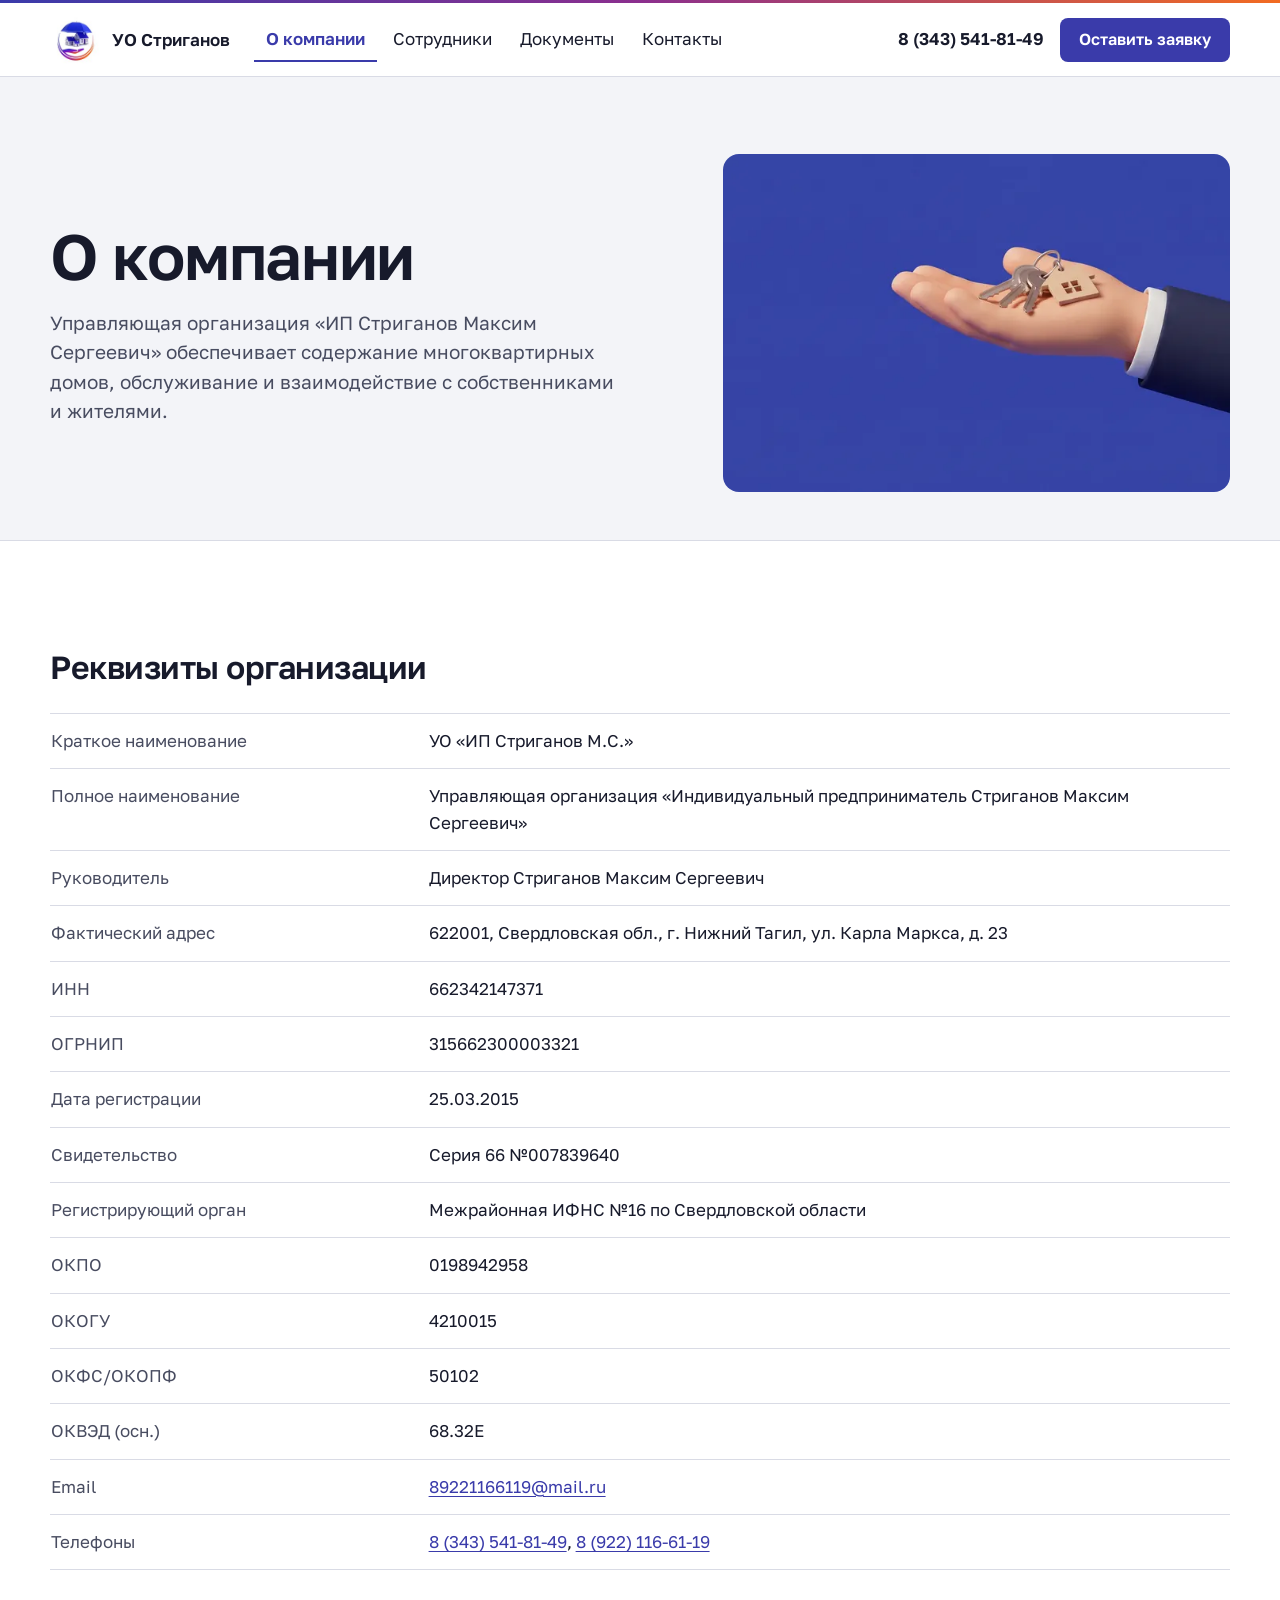
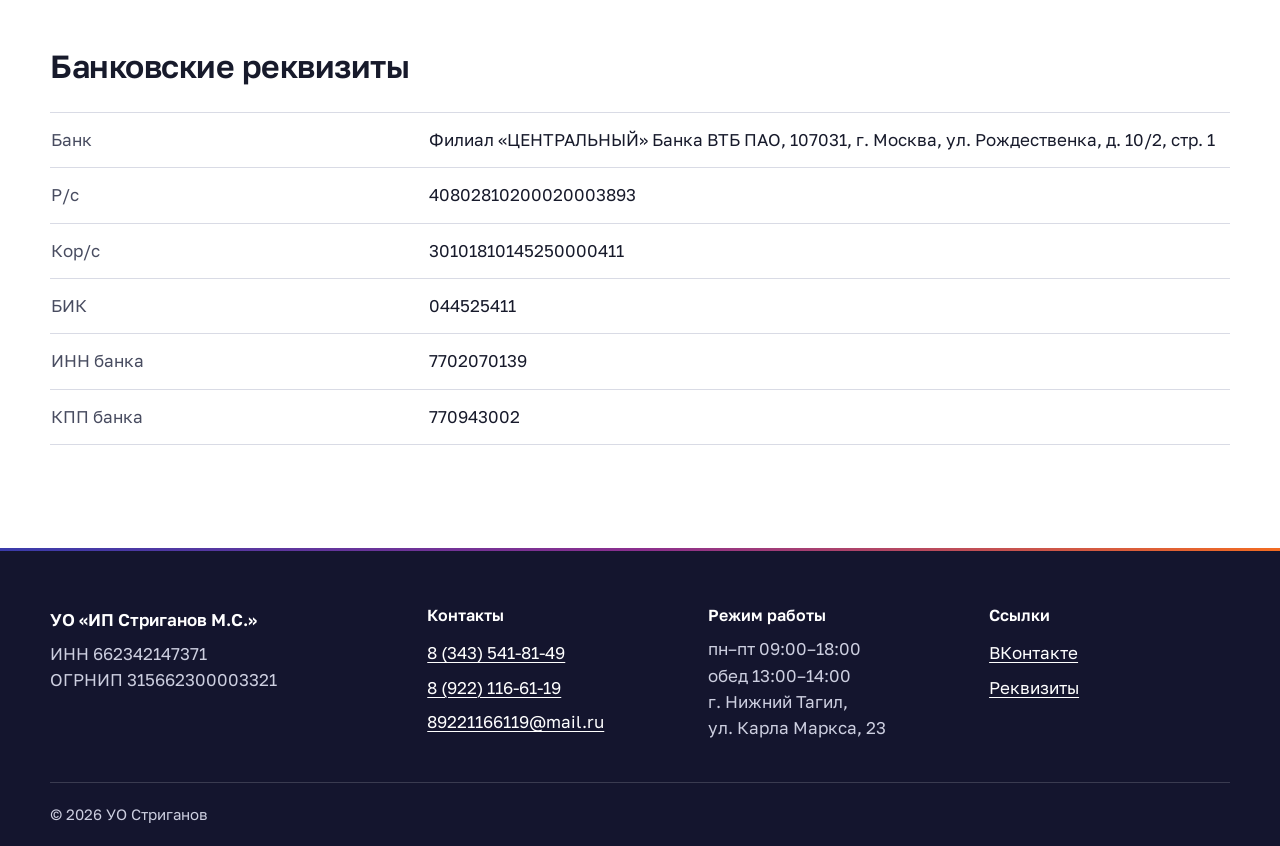
==== commit 8349b77f: "Обновил файлы сайта" ====
--- a/about.html
+++ b/about.html
@@ -112,7 +112,7 @@
         <h2>Ссылки</h2>
         <ul>
           <li><a href="https://vk.com/gkx_nizhniy_tagil" target="_blank" rel="noreferrer">ВКонтакте</a></li>
-          <li><a href="https://tagil.holme.ru/uk/5b767b6df61e829e1cb9923a/" target="_blank" rel="noreferrer">Партнёрский сайт</a></li>
+          <!-- <li><a href="https://tagil.holme.ru/uk/5b767b6df61e829e1cb9923a/" target="_blank" rel="noreferrer">Партнёрский сайт</a></li> -->
           <li><a href="about.html">Реквизиты</a></li>
         </ul>
       </div>
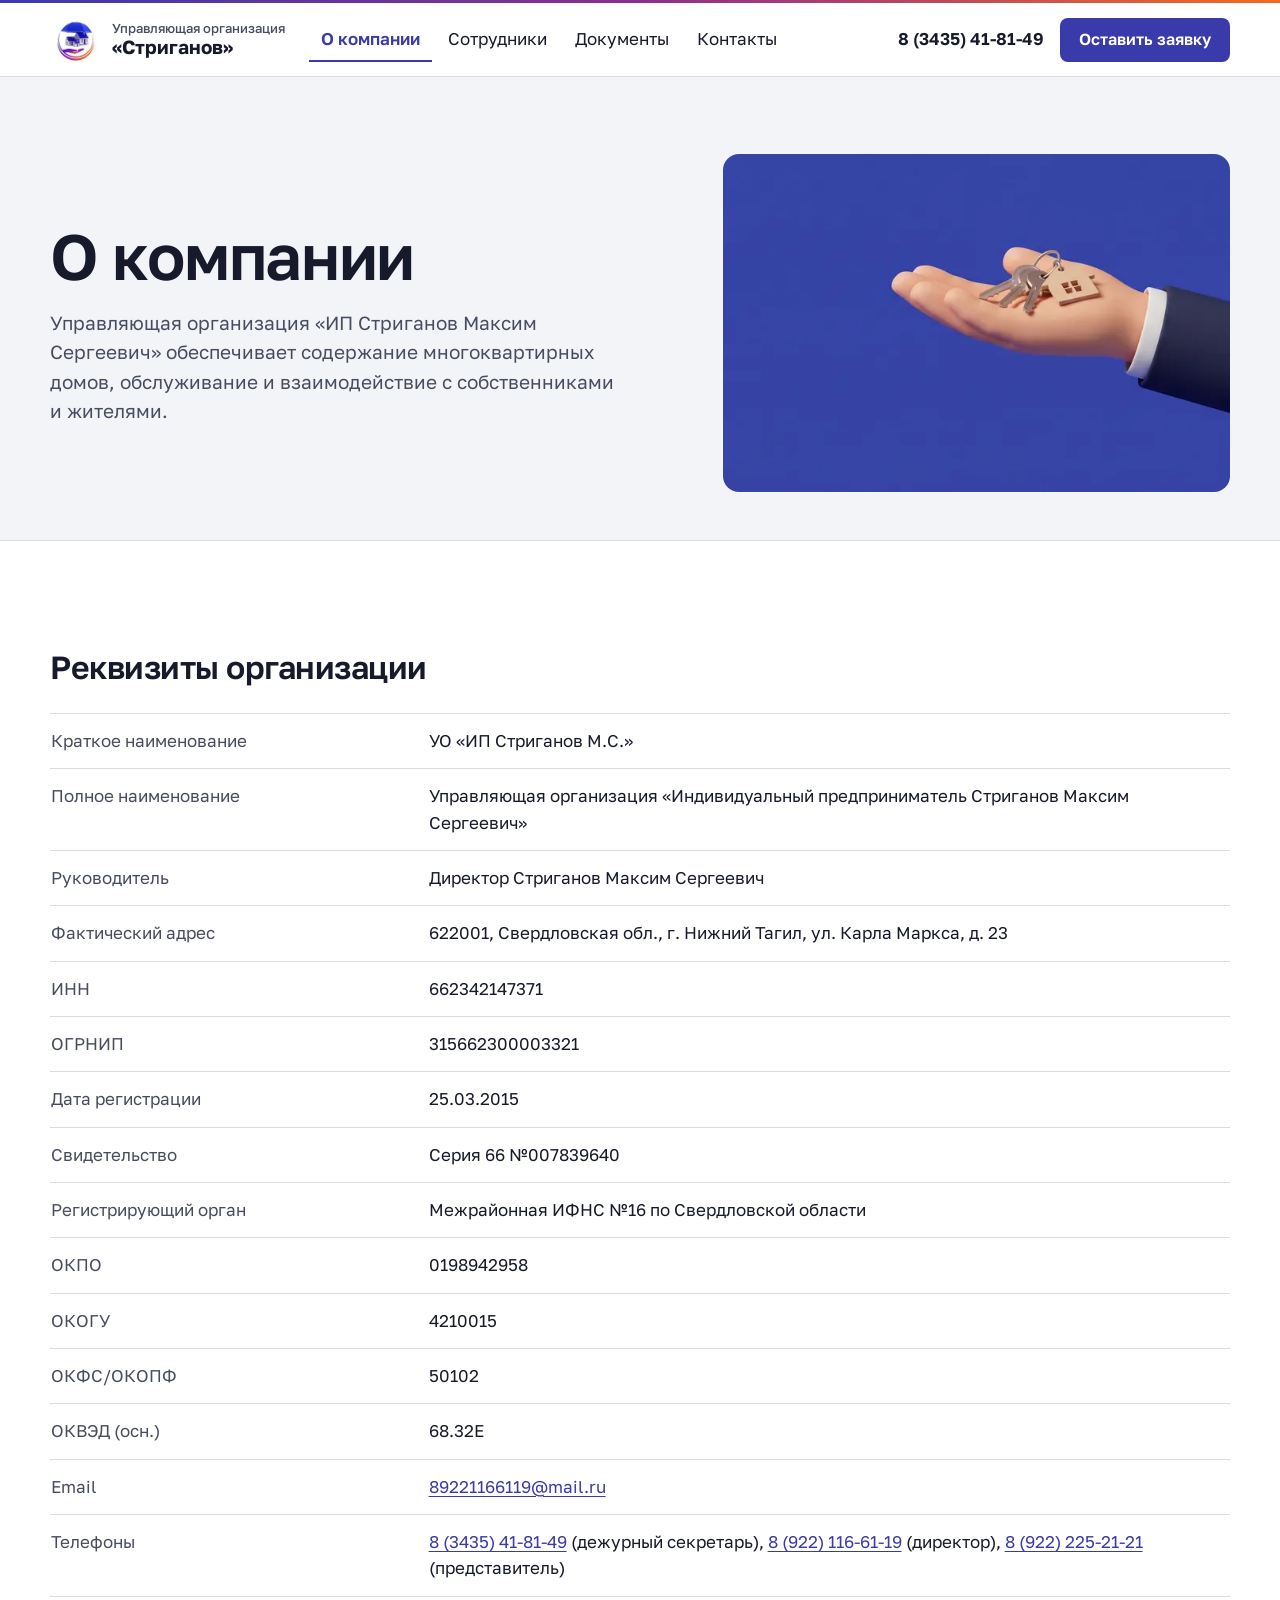
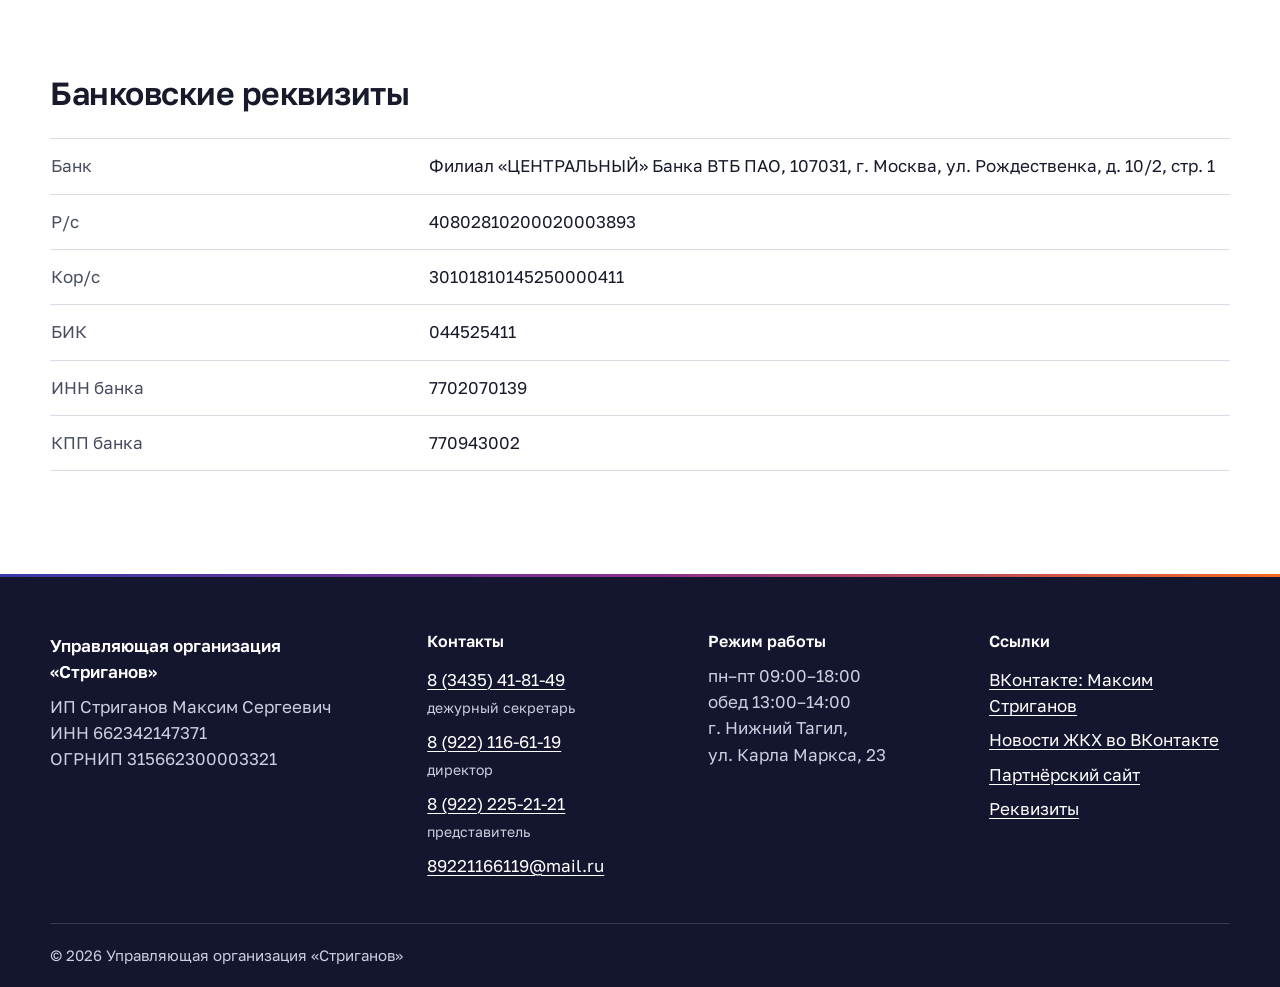
==== commit 09f37dbf: "Обновил файлы сайта" ====
--- a/about.html
+++ b/about.html
@@ -3,7 +3,7 @@
 <head>
   <meta charset="UTF-8">
   <meta name="viewport" content="width=device-width, initial-scale=1">
-  <title>О компании и реквизиты | УО Стриганов</title>
+  <title>О компании и реквизиты | УО «Стриганов»</title>
   <meta name="description" content="Реквизиты управляющей организации УО «ИП Стриганов М.С.»: ИНН, ОГРНИП, банковские реквизиты и контакты.">
   <link rel="icon" type="image/jpeg" href="img/logo-small.jpg">
   <link rel="preload" href="fonts/golos-text-cyrillic.woff2" as="font" type="font/woff2" crossorigin>
@@ -17,7 +17,7 @@
     <div class="wrap header-inner">
       <a class="brand" href="index.html">
         <img src="img/logo-small.jpg" width="52" height="52" alt="">
-        <span>УО Стриганов</span>
+        <span class="brand-text"><span class="brand-kind">Управляющая организация</span><span class="brand-name">«Стриганов»</span></span>
       </a>
       <button class="menu-toggle" type="button" aria-label="Открыть меню" aria-expanded="false" aria-controls="site-nav">
         <svg class="icon icon-open" aria-hidden="true" xmlns="http://www.w3.org/2000/svg" viewBox="0 0 24 24" fill="none" stroke="currentColor" stroke-width="2" stroke-linecap="round" stroke-linejoin="round" ><line x1="4" x2="20" y1="12" y2="12" /><line x1="4" x2="20" y1="6" y2="6" /><line x1="4" x2="20" y1="18" y2="18" /></svg>
@@ -32,7 +32,7 @@
         </ul>
       </nav>
       <div class="header-actions">
-        <a class="header-phone" href="tel:+73435418149">8 (343) 541-81-49</a>
+        <a class="header-phone" href="tel:+73435418149">8 (3435) 41-81-49</a>
         <a class="btn btn-primary btn-small" href="contacts.html#request">Оставить заявку</a>
       </div>
     </div>
@@ -68,7 +68,7 @@
               <tr><th scope="row">ОКФС/ОКОПФ</th><td>50102</td></tr>
               <tr><th scope="row">ОКВЭД (осн.)</th><td>68.32E</td></tr>
               <tr><th scope="row">Email</th><td><a href="mailto:89221166119@mail.ru">89221166119@mail.ru</a></td></tr>
-              <tr><th scope="row">Телефоны</th><td><a href="tel:+73435418149">8 (343) 541-81-49</a>, <a href="tel:+79221166119">8 (922) 116-61-19</a></td></tr>
+              <tr><th scope="row">Телефоны</th><td><a href="tel:+73435418149">8 (3435) 41-81-49</a> (дежурный секретарь), <a href="tel:+79221166119">8 (922) 116-61-19</a> (директор), <a href="tel:+79222252121">8 (922) 225-21-21</a> (представитель)</td></tr>
           </tbody>
         </table>
 
@@ -90,15 +90,17 @@
   <footer class="site-footer on-brand">
     <div class="wrap footer-grid">
       <div>
-        <p class="footer-org">УО «ИП Стриганов М.С.»</p>
+        <p class="footer-org">Управляющая организация «Стриганов»</p>
+        <p>ИП Стриганов Максим Сергеевич</p>
         <p>ИНН 662342147371</p>
         <p>ОГРНИП 315662300003321</p>
       </div>
       <div>
         <h2>Контакты</h2>
         <ul>
-          <li><a href="tel:+73435418149">8 (343) 541-81-49</a></li>
-          <li><a href="tel:+79221166119">8 (922) 116-61-19</a></li>
+          <li><a href="tel:+73435418149">8 (3435) 41-81-49</a> <span class="phone-role">дежурный секретарь</span></li>
+          <li><a href="tel:+79221166119">8 (922) 116-61-19</a> <span class="phone-role">директор</span></li>
+          <li><a href="tel:+79222252121">8 (922) 225-21-21</a> <span class="phone-role">представитель</span></li>
           <li><a href="mailto:89221166119@mail.ru">89221166119@mail.ru</a></li>
         </ul>
       </div>
@@ -111,14 +113,15 @@
       <div>
         <h2>Ссылки</h2>
         <ul>
-          <li><a href="https://vk.com/gkx_nizhniy_tagil" target="_blank" rel="noreferrer">ВКонтакте</a></li>
-          <!-- <li><a href="https://tagil.holme.ru/uk/5b767b6df61e829e1cb9923a/" target="_blank" rel="noreferrer">Партнёрский сайт</a></li> -->
+          <li><a href="https://vk.com/maximstriganov" target="_blank" rel="noreferrer">ВКонтакте: Максим Стриганов</a></li>
+          <li><a href="https://vk.com/gkx_nizhniy_tagil" target="_blank" rel="noreferrer">Новости ЖКХ во ВКонтакте</a></li>
+          <li><a href="https://tagil.holme.ru/uk/5b767b6df61e829e1cb9923a/" target="_blank" rel="noreferrer">Партнёрский сайт</a></li>
           <li><a href="about.html">Реквизиты</a></li>
         </ul>
       </div>
     </div>
     <div class="wrap footer-bottom">
-      <p>© 2026 УО Стриганов</p>
+      <p>© 2026 Управляющая организация «Стриганов»</p>
     </div>
   </footer>
 
--- a/css/style.css
+++ b/css/style.css
@@ -288,6 +288,85 @@
   height: 52px;
 }
 
+.brand-text {
+  display: grid;
+  line-height: 1.15;
+}
+
+.brand-kind {
+  color: var(--muted);
+  font-size: 0.8125rem;
+  font-weight: 500;
+}
+
+.brand-name {
+  font-size: 1.1875rem;
+  font-weight: 700;
+}
+
+.phone-role {
+  display: block;
+  margin-bottom: 6px;
+  color: var(--muted);
+  font-size: 0.875rem;
+}
+
+.site-footer .phone-role {
+  color: inherit;
+}
+
+/* Ремонт, аренда и недвижимость */
+.offer-grid {
+  display: grid;
+  grid-template-columns: repeat(3, minmax(0, 1fr));
+  gap: 16px;
+}
+
+.offer {
+  display: grid;
+  grid-template-columns: auto minmax(0, 1fr);
+  gap: 16px;
+  align-items: start;
+  padding: 24px;
+  border-radius: var(--radius);
+  background: var(--paper);
+}
+
+.offer-icon {
+  display: grid;
+  place-items: center;
+  width: 48px;
+  height: 48px;
+  border-radius: 50%;
+  background: #3645a6;
+  color: #ffffff;
+}
+
+/* Цвета по кругу, как фоны картинок в «Услугах для жителей» */
+.offer:nth-child(3n + 2) .offer-icon {
+  background: #db642b;
+}
+
+.offer:nth-child(3n) .offer-icon {
+  background: #8c3c75;
+}
+
+.offer h3 {
+  font-size: 1.125rem;
+}
+
+.offer p {
+  margin-top: 6px;
+  color: var(--muted);
+}
+
+.offer-actions {
+  display: flex;
+  flex-wrap: wrap;
+  gap: 12px;
+  margin-top: 32px;
+}
+
 .site-nav {
   flex: 1;
 }
@@ -585,9 +664,15 @@
   align-items: center;
 }
 
-.about-logo {
-  width: min(100%, 420px);
+.about-video {
+  display: block;
+  width: min(100%, 380px);
+  height: auto;
+  aspect-ratio: 9 / 16;
   margin-inline: auto;
+  border-radius: var(--radius-lg);
+  background: #000000;
+  object-fit: cover;
 }
 
 .about-copy {
@@ -1184,16 +1269,16 @@
     grid-template-columns: repeat(2, minmax(0, 1fr));
   }
 
-  .about-logo {
-    width: min(70%, 320px);
-    margin-inline: 0;
+  .about-video {
+    width: min(100%, 360px);
   }
 
   .principles {
     grid-template-columns: repeat(2, minmax(0, 1fr));
   }
 
-  .service-grid {
+  .service-grid,
+  .offer-grid {
     grid-template-columns: repeat(2, minmax(0, 1fr));
   }
 
@@ -1228,11 +1313,13 @@
 
   .hero-actions .btn,
   .close-panel .btn,
-  .form-submit .btn {
+  .form-submit .btn,
+  .offer-actions .btn {
     width: 100%;
   }
 
   .service-grid,
+  .offer-grid,
   .principles,
   .people,
   .form-row,
@@ -1336,6 +1423,29 @@
   }
 }
 
+@media (max-width: 400px) {
+  .header-inner {
+    gap: 12px;
+  }
+
+  .brand {
+    gap: 8px;
+  }
+
+  .brand img {
+    width: 40px;
+    height: 40px;
+  }
+
+  .brand-kind {
+    font-size: 0.75rem;
+  }
+
+  .brand-name {
+    font-size: 1.0625rem;
+  }
+}
+
 @media (prefers-reduced-motion: reduce) {
   *,
   *::before,
